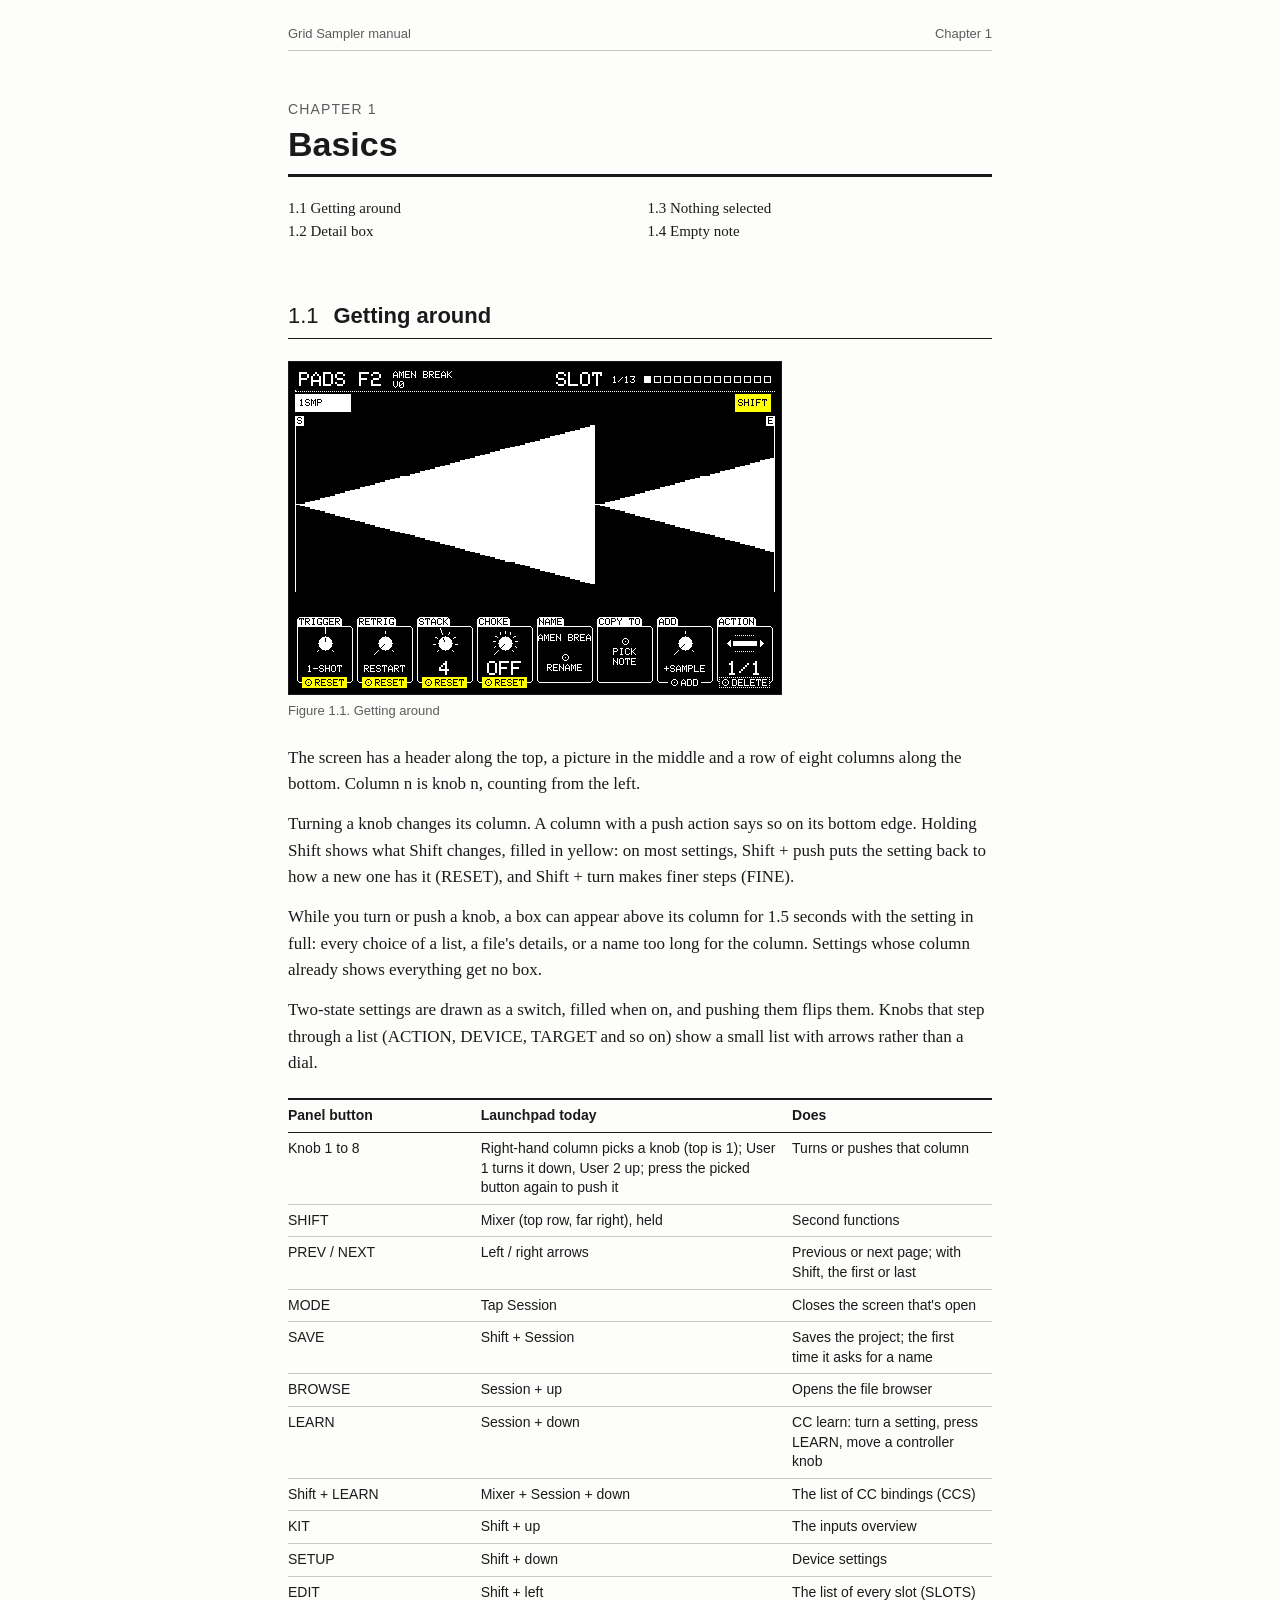
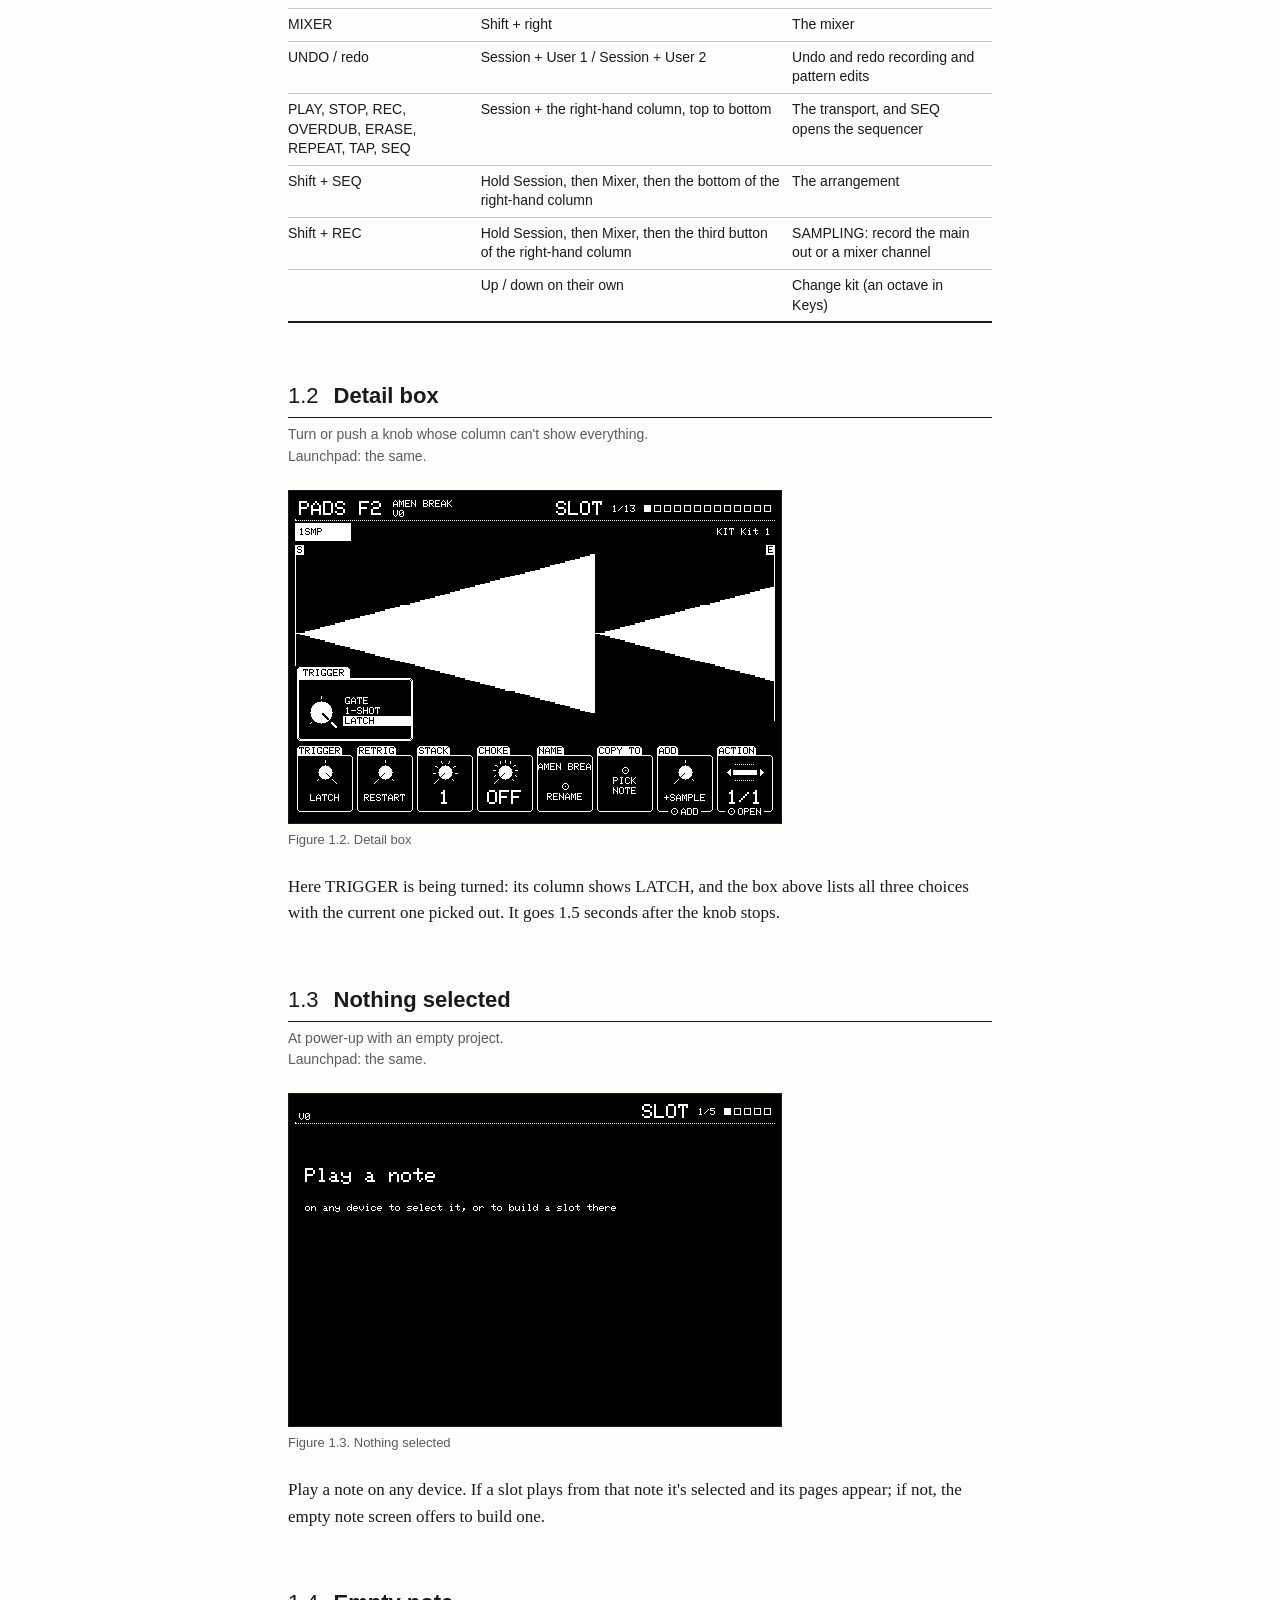
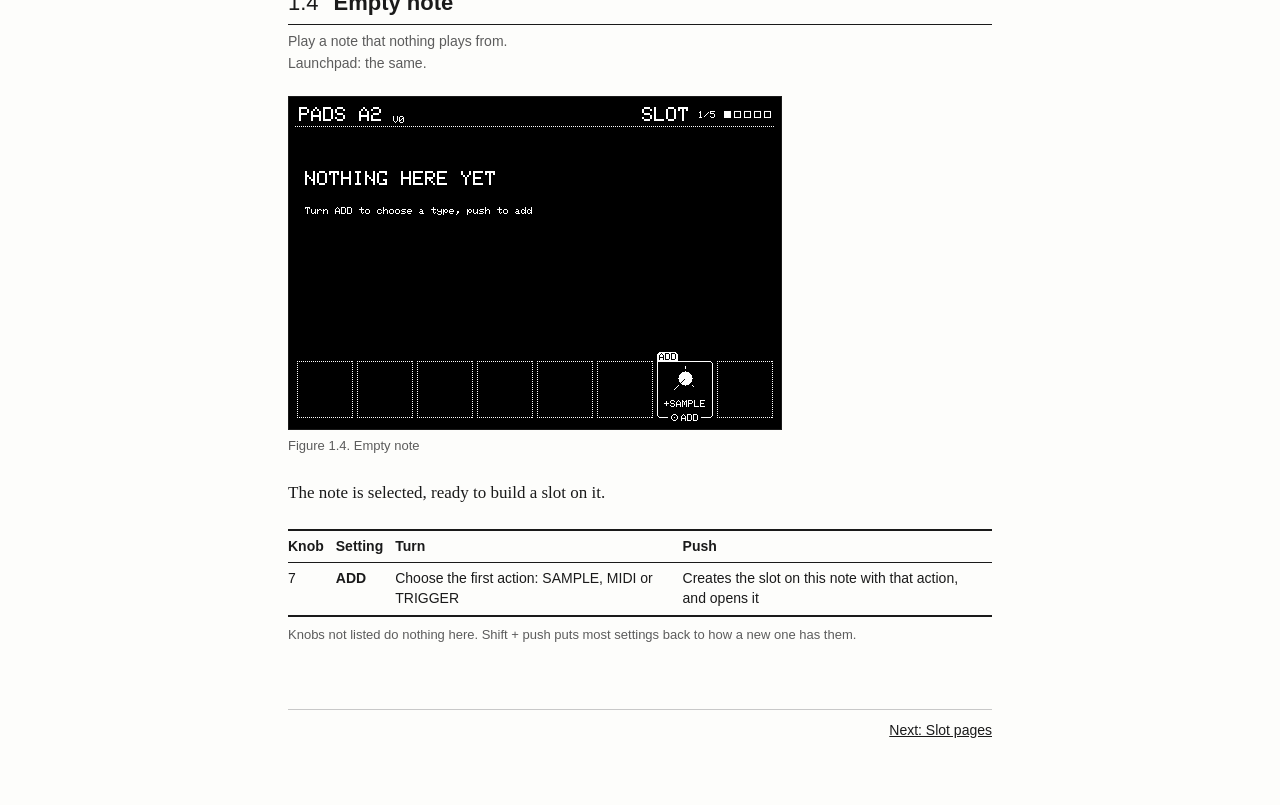
==== basics.html @ d712f0a8 "Add colour to the screenshots and a Shift screenshot" ====
<!doctype html>
<html lang="en">
<head>
<meta charset="utf-8">
<meta name="viewport" content="width=device-width, initial-scale=1">
<title>1. Basics - Grid Sampler manual</title>
<link rel="stylesheet" href="manual.css">
</head>
<body>
<header class="running"><a href="index.html">Grid Sampler manual</a><span>Chapter 1</span></header>
<main>
<p class="chapter-no">Chapter 1</p>
<h1>Basics</h1>
<ol class="chapter-toc"><li><a href="#getting-around">1.1 Getting around</a></li><li><a href="#detail-box">1.2 Detail box</a></li><li><a href="#start">1.3 Nothing selected</a></li><li><a href="#empty-note">1.4 Empty note</a></li></ol>
<section id="getting-around">
<h2><span class="num">1.1</span> Getting around</h2>
<figure><img src="images/shift-held.png" width="480" height="320" alt="Figure 1.1. Getting around"><figcaption>Figure 1.1. Getting around</figcaption></figure>
<p>The screen has a header along the top, a picture in the middle and a row of eight columns along the bottom. Column n is knob n, counting from the left.</p>
<p>Turning a knob changes its column. A column with a push action says so on its bottom edge. Holding Shift shows what Shift changes, filled in yellow: on most settings, Shift + push puts the setting back to how a new one has it (RESET), and Shift + turn makes finer steps (FINE).</p>
<p>While you turn or push a knob, a box can appear above its column for 1.5 seconds with the setting in full: every choice of a list, a file&#x27;s details, or a name too long for the column. Settings whose column already shows everything get no box.</p>
<p>Two-state settings are drawn as a switch, filled when on, and pushing them flips them. Knobs that step through a list (ACTION, DEVICE, TARGET and so on) show a small list with arrows rather than a dial.</p>
<div class="table"><table class=""><thead><tr><th>Panel button</th><th>Launchpad today</th><th>Does</th></tr></thead><tbody><tr><td>Knob 1 to 8</td><td>Right-hand column picks a knob (top is 1); User 1 turns it down, User 2 up; press the picked button again to push it</td><td>Turns or pushes that column</td></tr><tr><td>SHIFT</td><td>Mixer (top row, far right), held</td><td>Second functions</td></tr><tr><td>PREV / NEXT</td><td>Left / right arrows</td><td>Previous or next page; with Shift, the first or last</td></tr><tr><td>MODE</td><td>Tap Session</td><td>Closes the screen that&#x27;s open</td></tr><tr><td>SAVE</td><td>Shift + Session</td><td>Saves the project; the first time it asks for a name</td></tr><tr><td>BROWSE</td><td>Session + up</td><td>Opens the file browser</td></tr><tr><td>LEARN</td><td>Session + down</td><td>CC learn: turn a setting, press LEARN, move a controller knob</td></tr><tr><td>Shift + LEARN</td><td>Mixer + Session + down</td><td>The list of CC bindings (CCS)</td></tr><tr><td>KIT</td><td>Shift + up</td><td>The inputs overview</td></tr><tr><td>SETUP</td><td>Shift + down</td><td>Device settings</td></tr><tr><td>EDIT</td><td>Shift + left</td><td>The list of every slot (SLOTS)</td></tr><tr><td>MIXER</td><td>Shift + right</td><td>The mixer</td></tr><tr><td>UNDO / redo</td><td>Session + User 1 / Session + User 2</td><td>Undo and redo recording and pattern edits</td></tr><tr><td>PLAY, STOP, REC, OVERDUB, ERASE, REPEAT, TAP, SEQ</td><td>Session + the right-hand column, top to bottom</td><td>The transport, and SEQ opens the sequencer</td></tr><tr><td>Shift + SEQ</td><td>Hold Session, then Mixer, then the bottom of the right-hand column</td><td>The arrangement</td></tr><tr><td>Shift + REC</td><td>Hold Session, then Mixer, then the third button of the right-hand column</td><td>SAMPLING: record the main out or a mixer channel</td></tr><tr><td></td><td>Up / down on their own</td><td>Change kit (an octave in Keys)</td></tr></tbody></table></div>
</section>
<section id="detail-box">
<h2><span class="num">1.2</span> Detail box</h2>
<p class="access">Turn or push a knob whose column can&#x27;t show everything.<br>Launchpad: the same.</p>
<figure><img src="images/detail-box.png" width="480" height="320" alt="Figure 1.2. Detail box"><figcaption>Figure 1.2. Detail box</figcaption></figure>
<p>Here TRIGGER is being turned: its column shows LATCH, and the box above lists all three choices with the current one picked out. It goes 1.5 seconds after the knob stops.</p>
</section>
<section id="start">
<h2><span class="num">1.3</span> Nothing selected</h2>
<p class="access">At power-up with an empty project.<br>Launchpad: the same.</p>
<figure><img src="images/start.png" width="480" height="320" alt="Figure 1.3. Nothing selected"><figcaption>Figure 1.3. Nothing selected</figcaption></figure>
<p>Play a note on any device. If a slot plays from that note it&#x27;s selected and its pages appear; if not, the empty note screen offers to build one.</p>
</section>
<section id="empty-note">
<h2><span class="num">1.4</span> Empty note</h2>
<p class="access">Play a note that nothing plays from.<br>Launchpad: the same.</p>
<figure><img src="images/empty-note.png" width="480" height="320" alt="Figure 1.4. Empty note"><figcaption>Figure 1.4. Empty note</figcaption></figure>
<p>The note is selected, ready to build a slot on it.</p>
<div class="table"><table class="knobs"><thead><tr><th>Knob</th><th>Setting</th><th>Turn</th><th>Push</th></tr></thead><tbody><tr><td>7</td><td>ADD</td><td>Choose the first action: SAMPLE, MIDI or TRIGGER</td><td>Creates the slot on this note with that action, and opens it</td></tr></tbody></table></div>
<p class="note">Knobs not listed do nothing here. Shift + push puts most settings back to how a new one has them.</p>
</section>
</main>
<nav class="pager"><span></span><a href="slot-pages.html">Next: Slot pages</a></nav>
</body>
</html>
---- manual.css ----
/* Set like a printed hardware manual: serif text, sans headings, ruled tables, framed figures. */
:root {
  --ink: #1a1a1a;
  --grey: #5c5c5c;
  --rule: #1a1a1a;
  --light-rule: #c8c8c8;
  --paper: #fdfdfb;
  --serif: Charter, "Bitstream Charter", "Iowan Old Style", "Palatino Linotype", Georgia, serif;
  --sans: "Helvetica Neue", Helvetica, Arial, sans-serif;
  color-scheme: light;
}

html { background: var(--paper); color: var(--ink); }
body {
  margin: 0 auto;
  max-width: 44rem;
  padding: 24px 16px 64px;
  font-family: var(--serif);
  font-size: 17px;
  line-height: 1.55;
}

a { color: inherit; }
h1, h2, .running, .chapter-no, .subtitle, figcaption, table, .pager, .access, .note { font-family: var(--sans); }

.running {
  display: flex;
  justify-content: space-between;
  font-size: 13px;
  color: var(--grey);
  border-bottom: 1px solid var(--light-rule);
  padding-bottom: 6px;
  margin-bottom: 48px;
}
.running a { text-decoration: none; }
.running a:hover { text-decoration: underline; }

.chapter-no {
  margin: 0;
  font-size: 14px;
  text-transform: uppercase;
  letter-spacing: 0.08em;
  color: var(--grey);
}
h1 {
  margin: 4px 0 20px;
  font-size: 34px;
  line-height: 1.15;
  border-bottom: 3px solid var(--rule);
  padding-bottom: 10px;
}
.chapter-toc { list-style: none; padding: 0; margin: 0 0 40px; font-size: 15px; columns: 2 14rem; }
.chapter-toc a { text-decoration: none; }
.chapter-toc a:hover { text-decoration: underline; }

section { margin-top: 56px; }
h2 {
  font-size: 22px;
  margin: 0 0 6px;
  border-bottom: 1px solid var(--rule);
  padding-bottom: 4px;
}
h2 .num { font-weight: 400; margin-right: 0.4em; }

.access { margin: 0 0 18px; font-size: 14px; color: var(--grey); }

p { margin: 0 0 14px; hyphens: auto; }

figure { margin: 22px 0 24px; }
figure img {
  display: block;
  width: 100%;
  max-width: 480px;
  height: auto;
  image-rendering: pixelated;
  border: 1px solid var(--ink);
  padding: 6px;
  background: #000;
}
figcaption { font-size: 13px; color: var(--grey); margin-top: 6px; }

.table { overflow-x: auto; margin: 22px 0 8px; }
table { border-collapse: collapse; width: 100%; font-size: 14px; line-height: 1.4; }
thead th { text-align: left; font-weight: 700; border-top: 2px solid var(--rule); border-bottom: 1px solid var(--rule); padding: 6px 12px 6px 0; }
td { vertical-align: top; padding: 6px 12px 6px 0; border-bottom: 1px solid var(--light-rule); }
tbody tr:last-child td { border-bottom: 2px solid var(--rule); }
table.knobs td:first-child { width: 2.5em; }
table.knobs td:nth-child(2) { white-space: nowrap; font-weight: 700; }
.note { font-size: 13px; color: var(--grey); }

.pager {
  display: flex;
  justify-content: space-between;
  gap: 16px;
  margin-top: 64px;
  padding-top: 10px;
  border-top: 1px solid var(--light-rule);
  font-size: 14px;
}

.title-page h1 { font-size: 44px; border: 0; margin: 48px 0 0; padding: 0; }
.subtitle { font-size: 20px; color: var(--grey); margin: 0 0 32px; border-bottom: 3px solid var(--rule); padding-bottom: 16px; }
.title-page h2 { border: 0; margin-top: 40px; font-size: 18px; text-transform: uppercase; letter-spacing: 0.08em; }
.contents, .contents ol { list-style: none; padding: 0; margin: 0; }
.contents > li { margin: 0 0 18px; }
.contents .chapter { font-family: var(--sans); font-weight: 700; text-decoration: none; font-size: 17px; }
.contents ol { margin: 4px 0 0 2.2em; font-size: 15px; }
.contents ol a { text-decoration: none; }
.contents a:hover { text-decoration: underline; }
.contents .num { display: inline-block; min-width: 2.2em; font-variant-numeric: tabular-nums; }
.contents ol .num { min-width: 2.6em; color: var(--grey); }

main > section > ul { margin: 0; padding-left: 1.2em; }
main > section > ul li { margin-bottom: 8px; }

@media print {
  html { background: #fff; }
  .running, .pager, .chapter-toc { display: none; }
  section { break-inside: avoid-page; }
  a { text-decoration: none; }
}
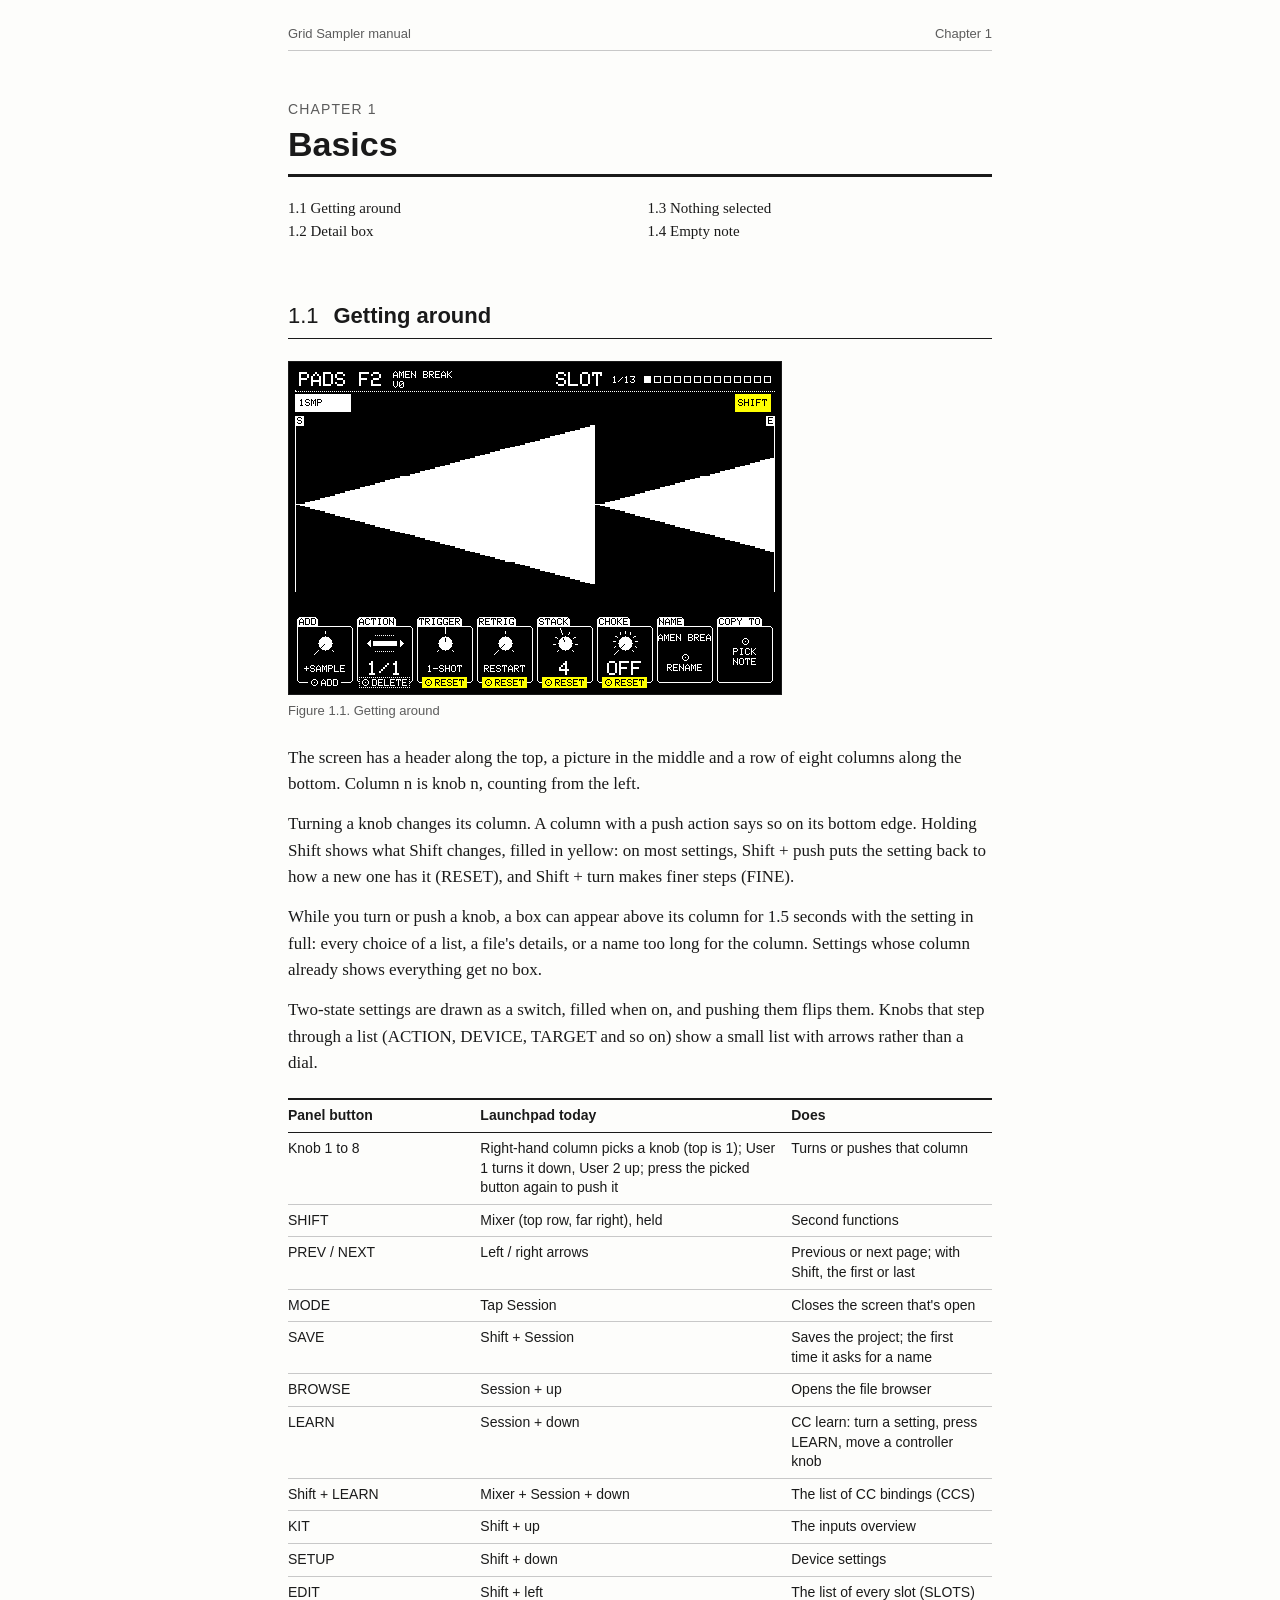
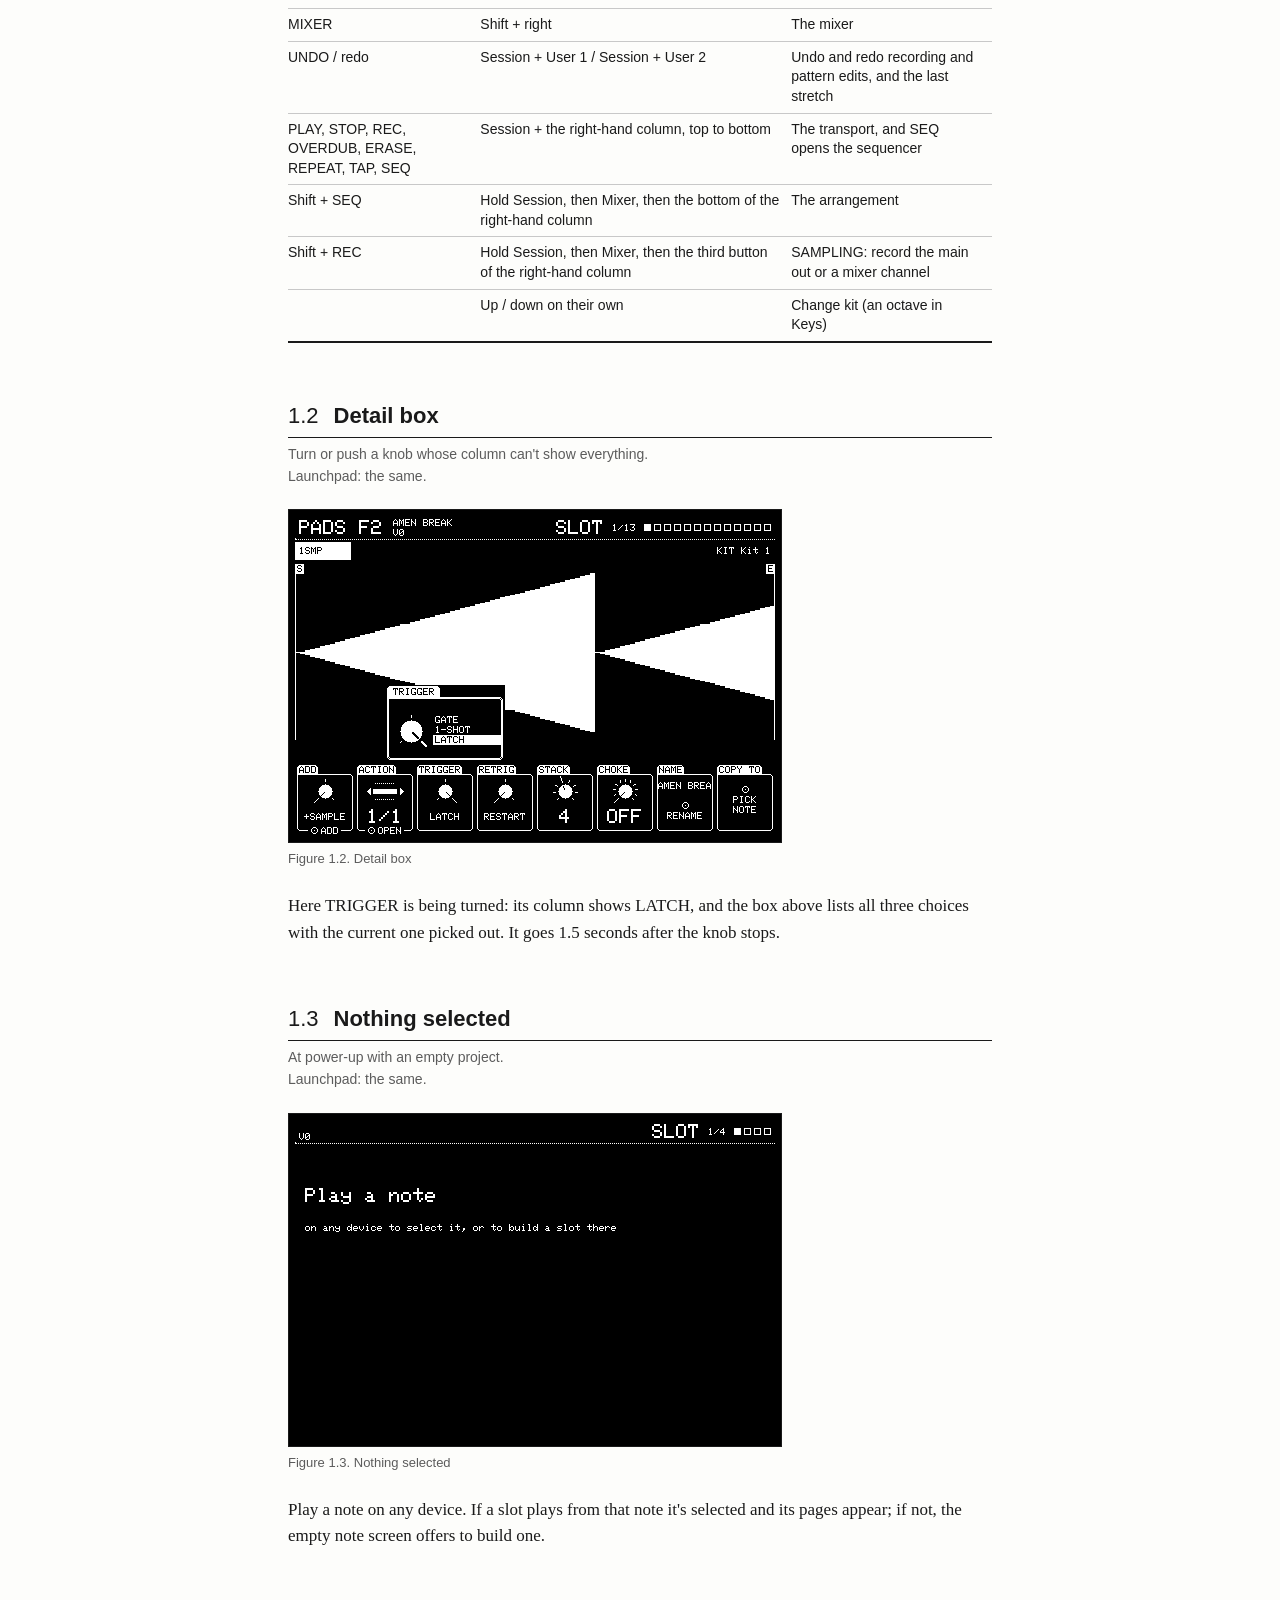
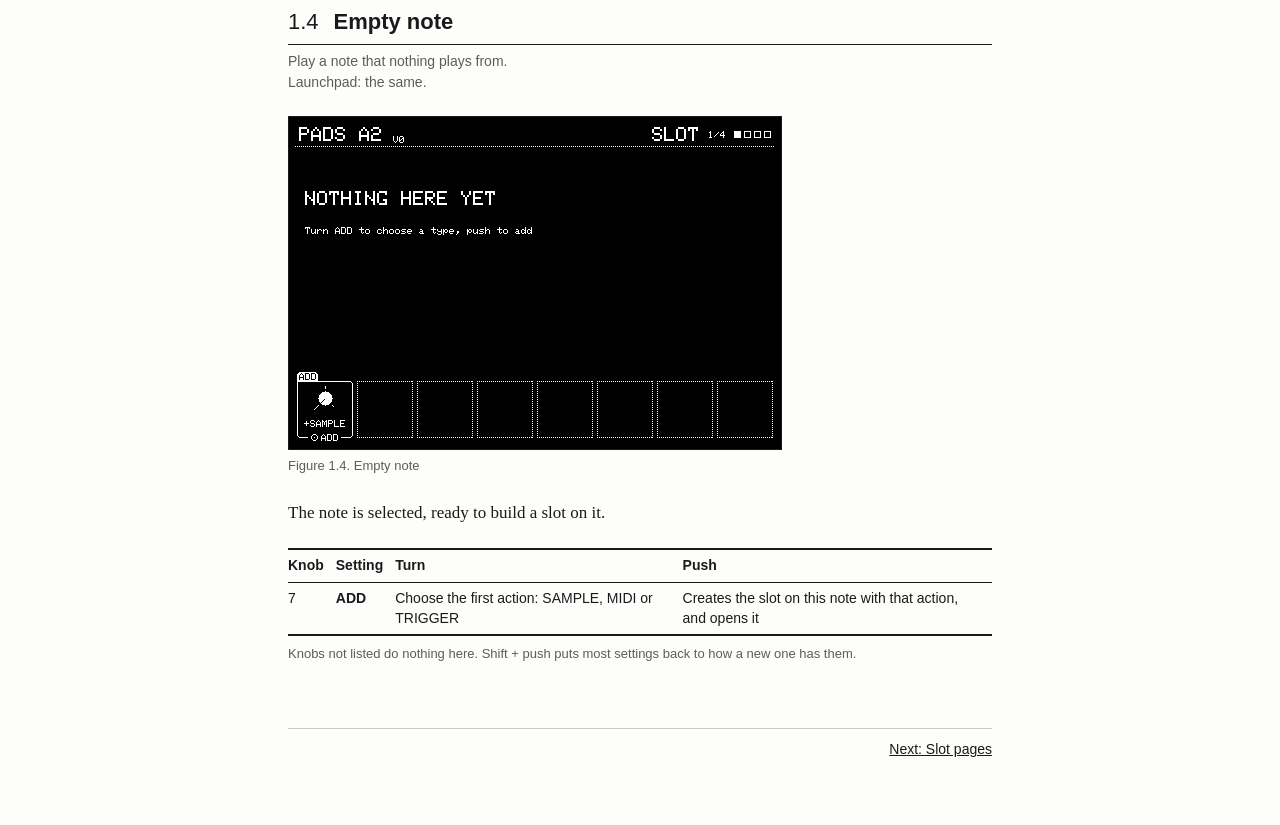
==== commit ee1ebb9f: "Add STRETCH and the latest changes" ====
--- a/basics.html
+++ b/basics.html
@@ -19,7 +19,7 @@
 <p>Turning a knob changes its column. A column with a push action says so on its bottom edge. Holding Shift shows what Shift changes, filled in yellow: on most settings, Shift + push puts the setting back to how a new one has it (RESET), and Shift + turn makes finer steps (FINE).</p>
 <p>While you turn or push a knob, a box can appear above its column for 1.5 seconds with the setting in full: every choice of a list, a file&#x27;s details, or a name too long for the column. Settings whose column already shows everything get no box.</p>
 <p>Two-state settings are drawn as a switch, filled when on, and pushing them flips them. Knobs that step through a list (ACTION, DEVICE, TARGET and so on) show a small list with arrows rather than a dial.</p>
-<div class="table"><table class=""><thead><tr><th>Panel button</th><th>Launchpad today</th><th>Does</th></tr></thead><tbody><tr><td>Knob 1 to 8</td><td>Right-hand column picks a knob (top is 1); User 1 turns it down, User 2 up; press the picked button again to push it</td><td>Turns or pushes that column</td></tr><tr><td>SHIFT</td><td>Mixer (top row, far right), held</td><td>Second functions</td></tr><tr><td>PREV / NEXT</td><td>Left / right arrows</td><td>Previous or next page; with Shift, the first or last</td></tr><tr><td>MODE</td><td>Tap Session</td><td>Closes the screen that&#x27;s open</td></tr><tr><td>SAVE</td><td>Shift + Session</td><td>Saves the project; the first time it asks for a name</td></tr><tr><td>BROWSE</td><td>Session + up</td><td>Opens the file browser</td></tr><tr><td>LEARN</td><td>Session + down</td><td>CC learn: turn a setting, press LEARN, move a controller knob</td></tr><tr><td>Shift + LEARN</td><td>Mixer + Session + down</td><td>The list of CC bindings (CCS)</td></tr><tr><td>KIT</td><td>Shift + up</td><td>The inputs overview</td></tr><tr><td>SETUP</td><td>Shift + down</td><td>Device settings</td></tr><tr><td>EDIT</td><td>Shift + left</td><td>The list of every slot (SLOTS)</td></tr><tr><td>MIXER</td><td>Shift + right</td><td>The mixer</td></tr><tr><td>UNDO / redo</td><td>Session + User 1 / Session + User 2</td><td>Undo and redo recording and pattern edits</td></tr><tr><td>PLAY, STOP, REC, OVERDUB, ERASE, REPEAT, TAP, SEQ</td><td>Session + the right-hand column, top to bottom</td><td>The transport, and SEQ opens the sequencer</td></tr><tr><td>Shift + SEQ</td><td>Hold Session, then Mixer, then the bottom of the right-hand column</td><td>The arrangement</td></tr><tr><td>Shift + REC</td><td>Hold Session, then Mixer, then the third button of the right-hand column</td><td>SAMPLING: record the main out or a mixer channel</td></tr><tr><td></td><td>Up / down on their own</td><td>Change kit (an octave in Keys)</td></tr></tbody></table></div>
+<div class="table"><table class=""><thead><tr><th>Panel button</th><th>Launchpad today</th><th>Does</th></tr></thead><tbody><tr><td>Knob 1 to 8</td><td>Right-hand column picks a knob (top is 1); User 1 turns it down, User 2 up; press the picked button again to push it</td><td>Turns or pushes that column</td></tr><tr><td>SHIFT</td><td>Mixer (top row, far right), held</td><td>Second functions</td></tr><tr><td>PREV / NEXT</td><td>Left / right arrows</td><td>Previous or next page; with Shift, the first or last</td></tr><tr><td>MODE</td><td>Tap Session</td><td>Closes the screen that&#x27;s open</td></tr><tr><td>SAVE</td><td>Shift + Session</td><td>Saves the project; the first time it asks for a name</td></tr><tr><td>BROWSE</td><td>Session + up</td><td>Opens the file browser</td></tr><tr><td>LEARN</td><td>Session + down</td><td>CC learn: turn a setting, press LEARN, move a controller knob</td></tr><tr><td>Shift + LEARN</td><td>Mixer + Session + down</td><td>The list of CC bindings (CCS)</td></tr><tr><td>KIT</td><td>Shift + up</td><td>The inputs overview</td></tr><tr><td>SETUP</td><td>Shift + down</td><td>Device settings</td></tr><tr><td>EDIT</td><td>Shift + left</td><td>The list of every slot (SLOTS)</td></tr><tr><td>MIXER</td><td>Shift + right</td><td>The mixer</td></tr><tr><td>UNDO / redo</td><td>Session + User 1 / Session + User 2</td><td>Undo and redo recording and pattern edits, and the last stretch</td></tr><tr><td>PLAY, STOP, REC, OVERDUB, ERASE, REPEAT, TAP, SEQ</td><td>Session + the right-hand column, top to bottom</td><td>The transport, and SEQ opens the sequencer</td></tr><tr><td>Shift + SEQ</td><td>Hold Session, then Mixer, then the bottom of the right-hand column</td><td>The arrangement</td></tr><tr><td>Shift + REC</td><td>Hold Session, then Mixer, then the third button of the right-hand column</td><td>SAMPLING: record the main out or a mixer channel</td></tr><tr><td></td><td>Up / down on their own</td><td>Change kit (an octave in Keys)</td></tr></tbody></table></div>
 </section>
 <section id="detail-box">
 <h2><span class="num">1.2</span> Detail box</h2>
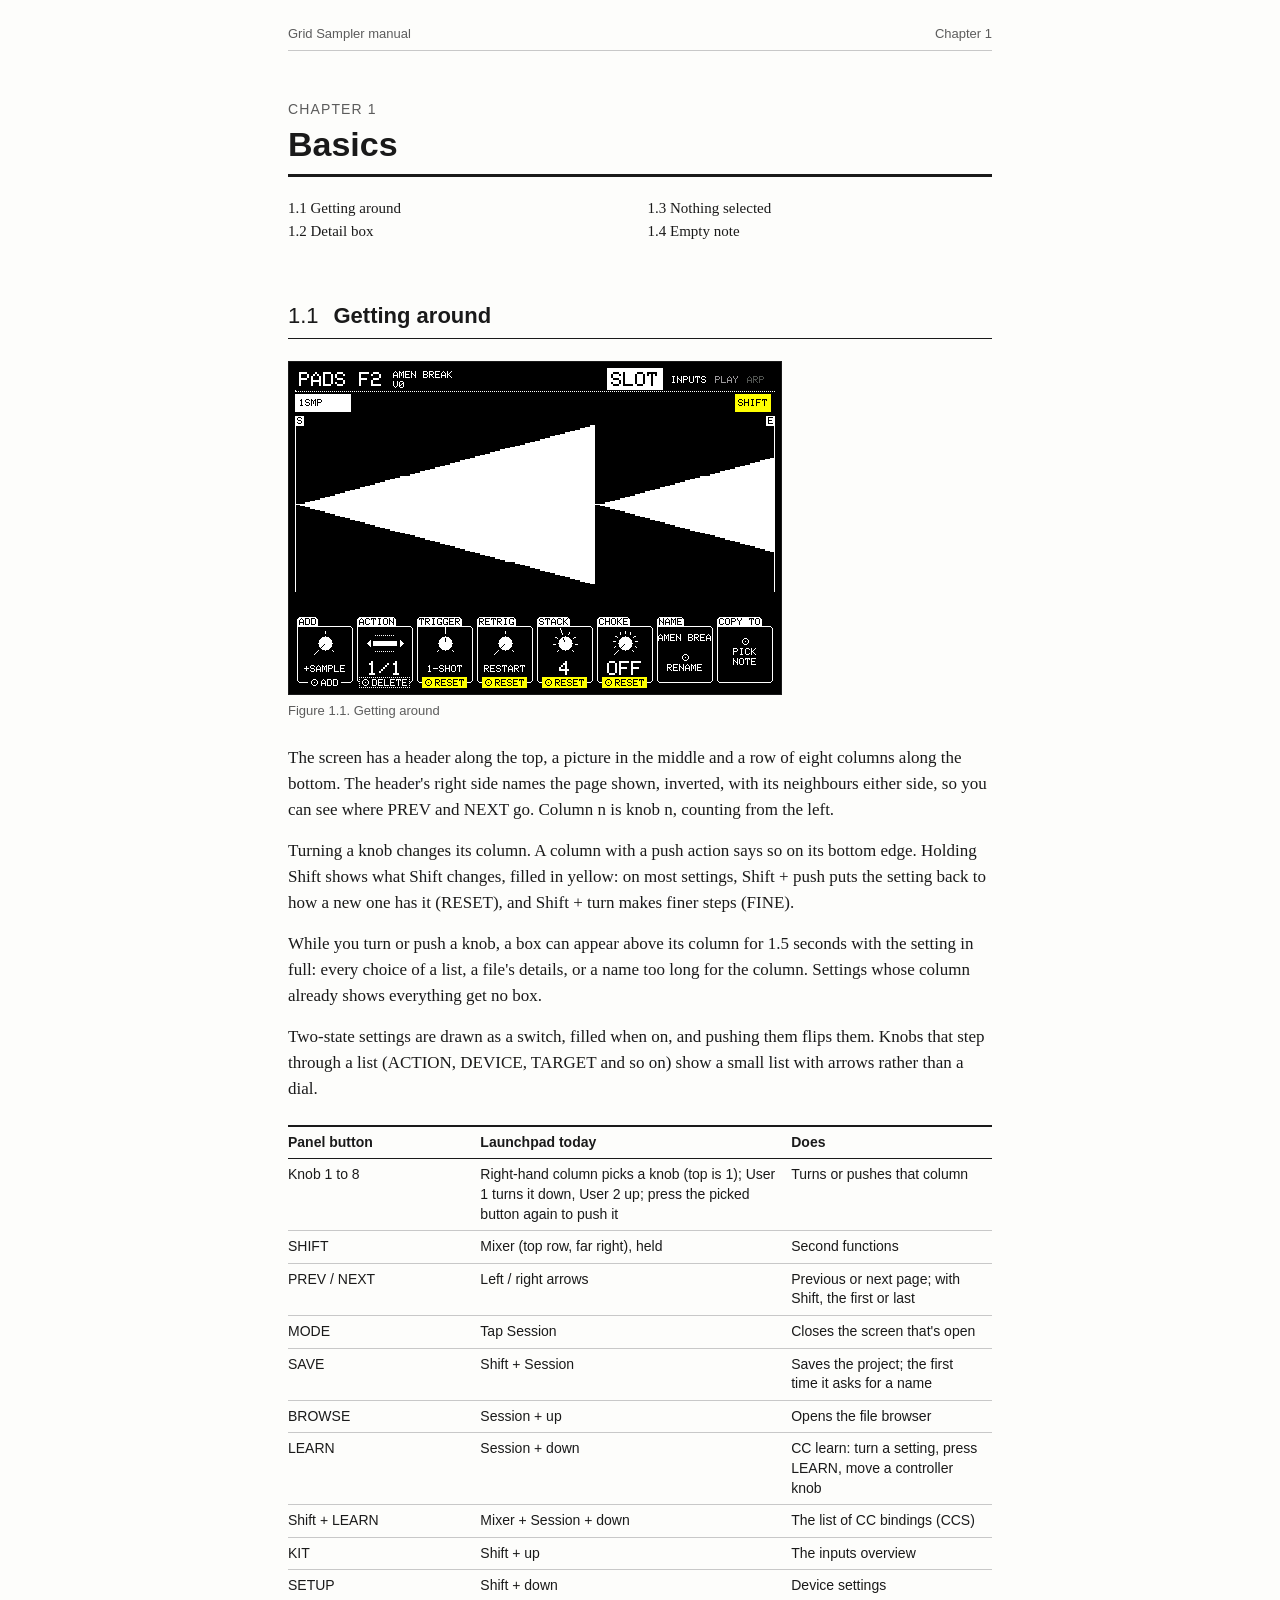
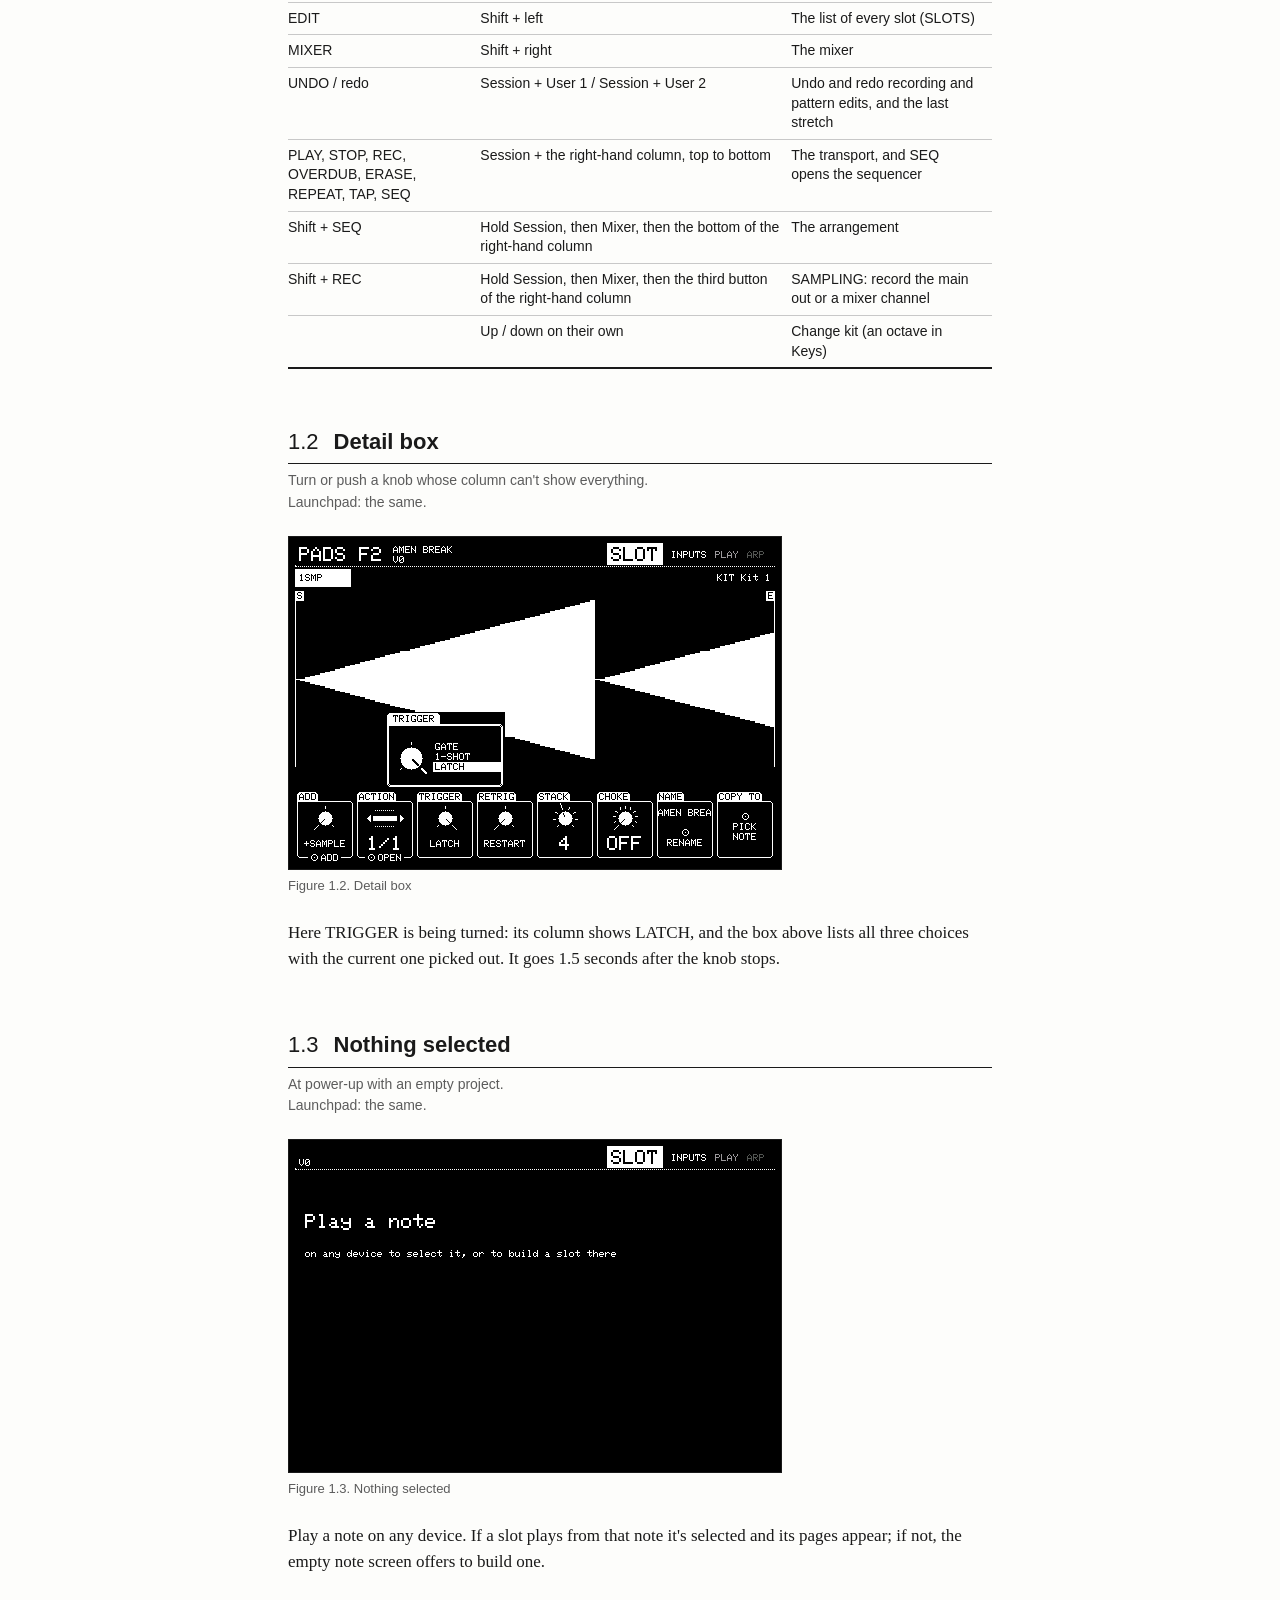
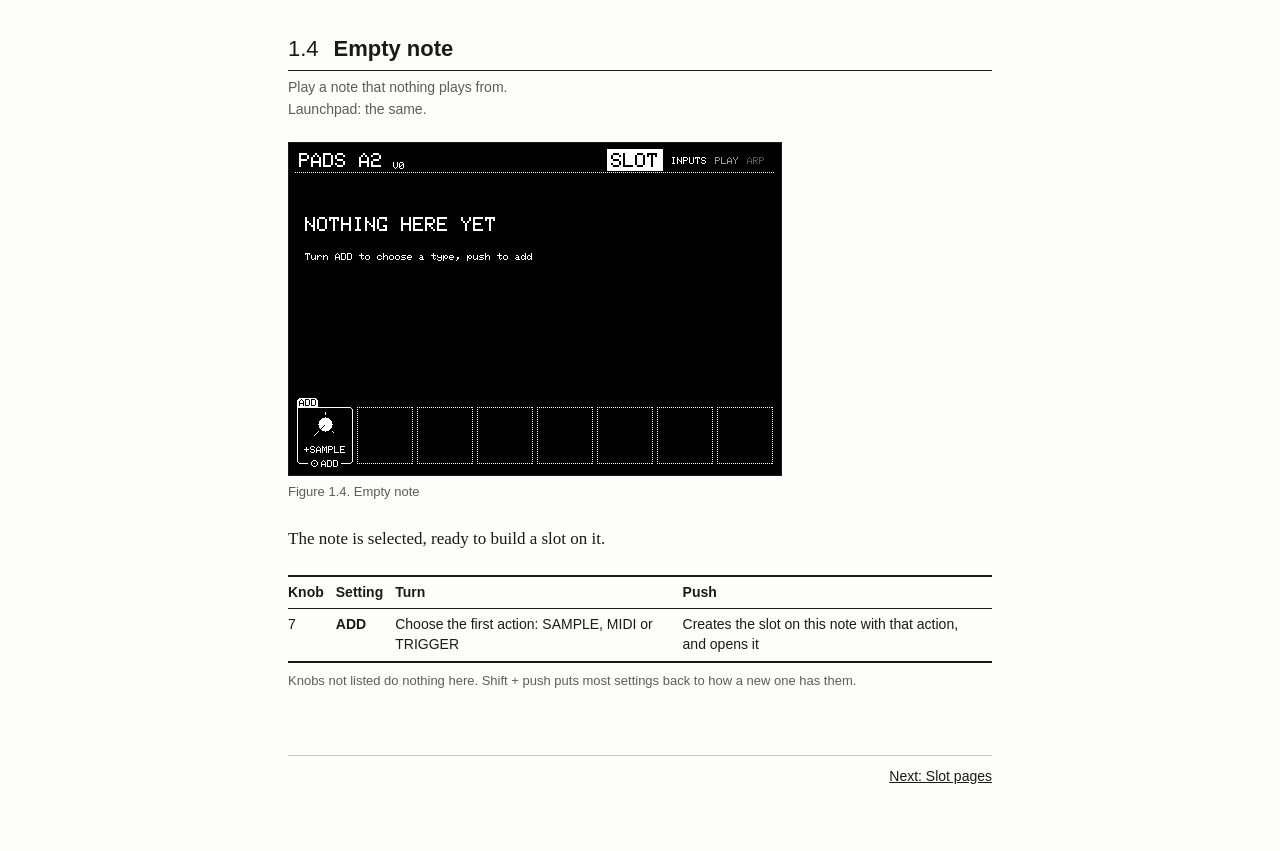
==== commit b6f4d4c6: "Name the neighbouring pages in the header" ====
--- a/basics.html
+++ b/basics.html
@@ -15,7 +15,7 @@
 <section id="getting-around">
 <h2><span class="num">1.1</span> Getting around</h2>
 <figure><img src="images/shift-held.png" width="480" height="320" alt="Figure 1.1. Getting around"><figcaption>Figure 1.1. Getting around</figcaption></figure>
-<p>The screen has a header along the top, a picture in the middle and a row of eight columns along the bottom. Column n is knob n, counting from the left.</p>
+<p>The screen has a header along the top, a picture in the middle and a row of eight columns along the bottom. The header&#x27;s right side names the page shown, inverted, with its neighbours either side, so you can see where PREV and NEXT go. Column n is knob n, counting from the left.</p>
 <p>Turning a knob changes its column. A column with a push action says so on its bottom edge. Holding Shift shows what Shift changes, filled in yellow: on most settings, Shift + push puts the setting back to how a new one has it (RESET), and Shift + turn makes finer steps (FINE).</p>
 <p>While you turn or push a knob, a box can appear above its column for 1.5 seconds with the setting in full: every choice of a list, a file&#x27;s details, or a name too long for the column. Settings whose column already shows everything get no box.</p>
 <p>Two-state settings are drawn as a switch, filled when on, and pushing them flips them. Knobs that step through a list (ACTION, DEVICE, TARGET and so on) show a small list with arrows rather than a dial.</p>
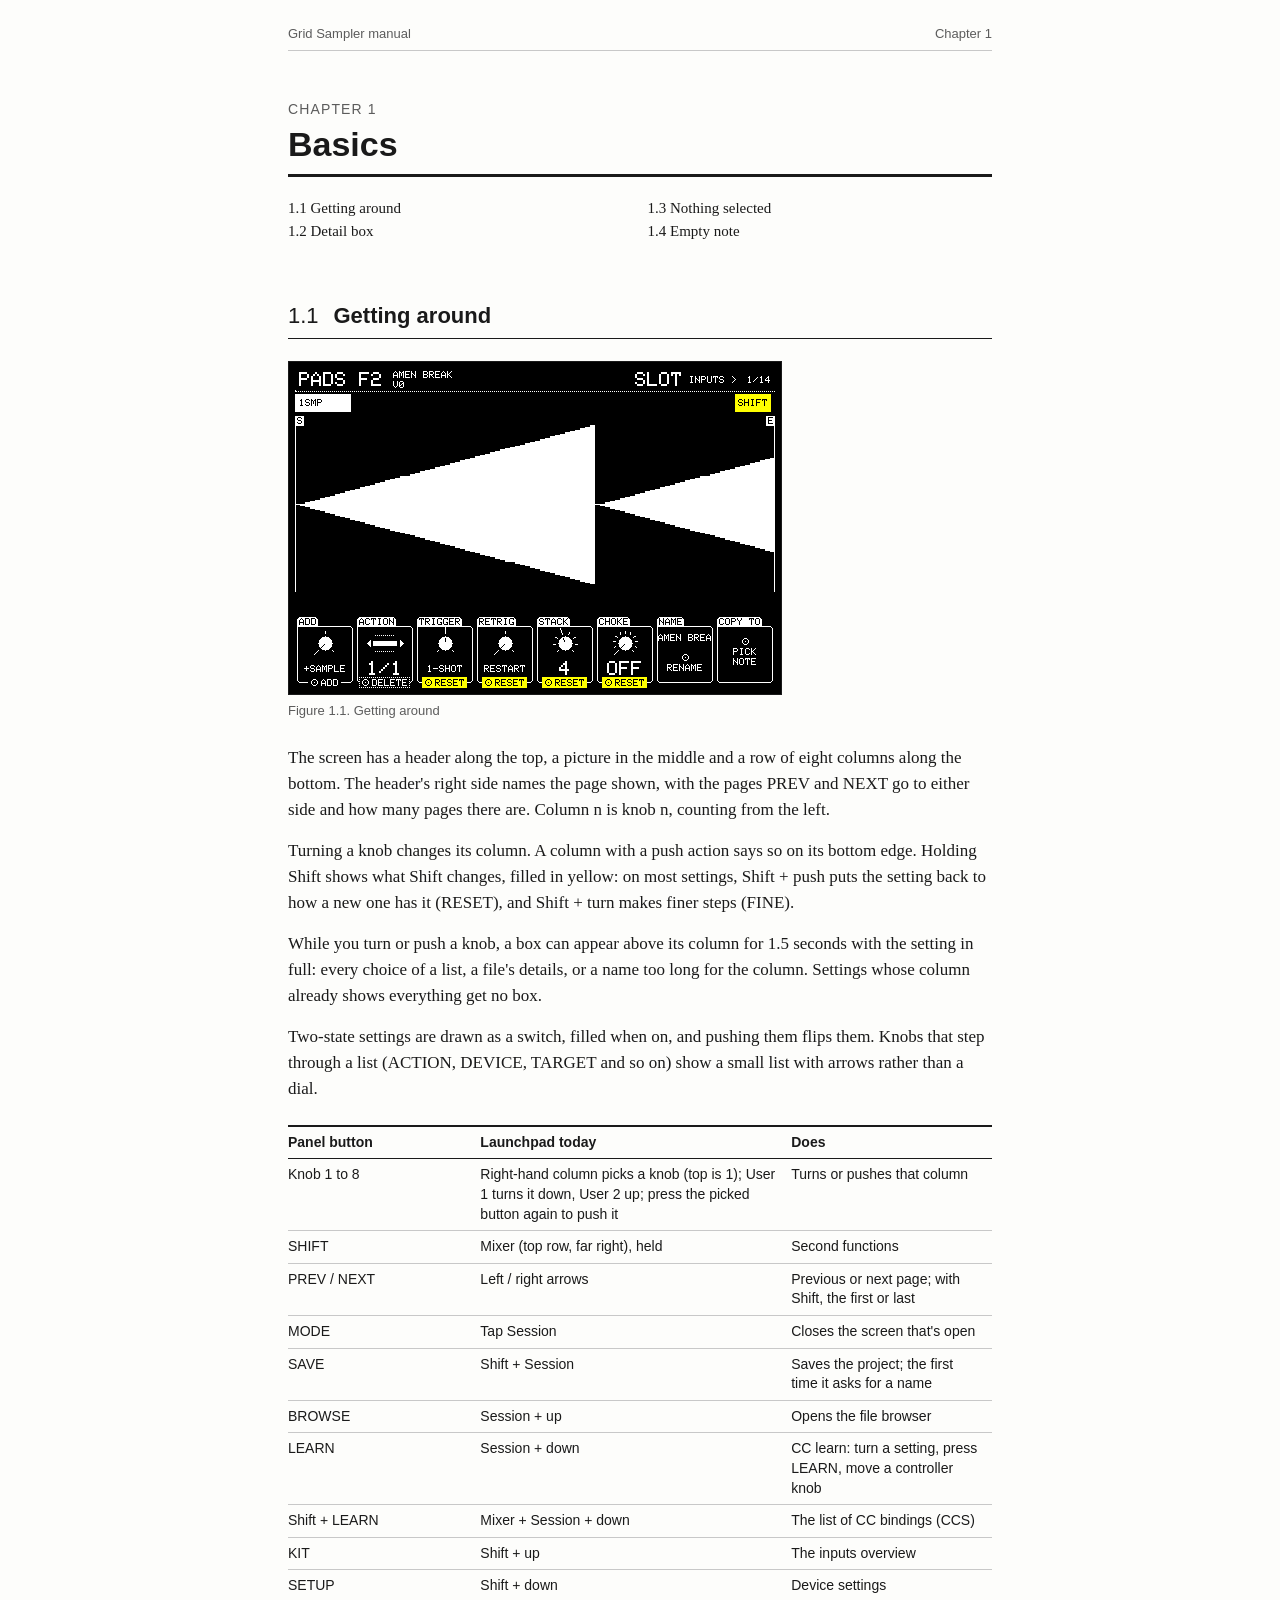
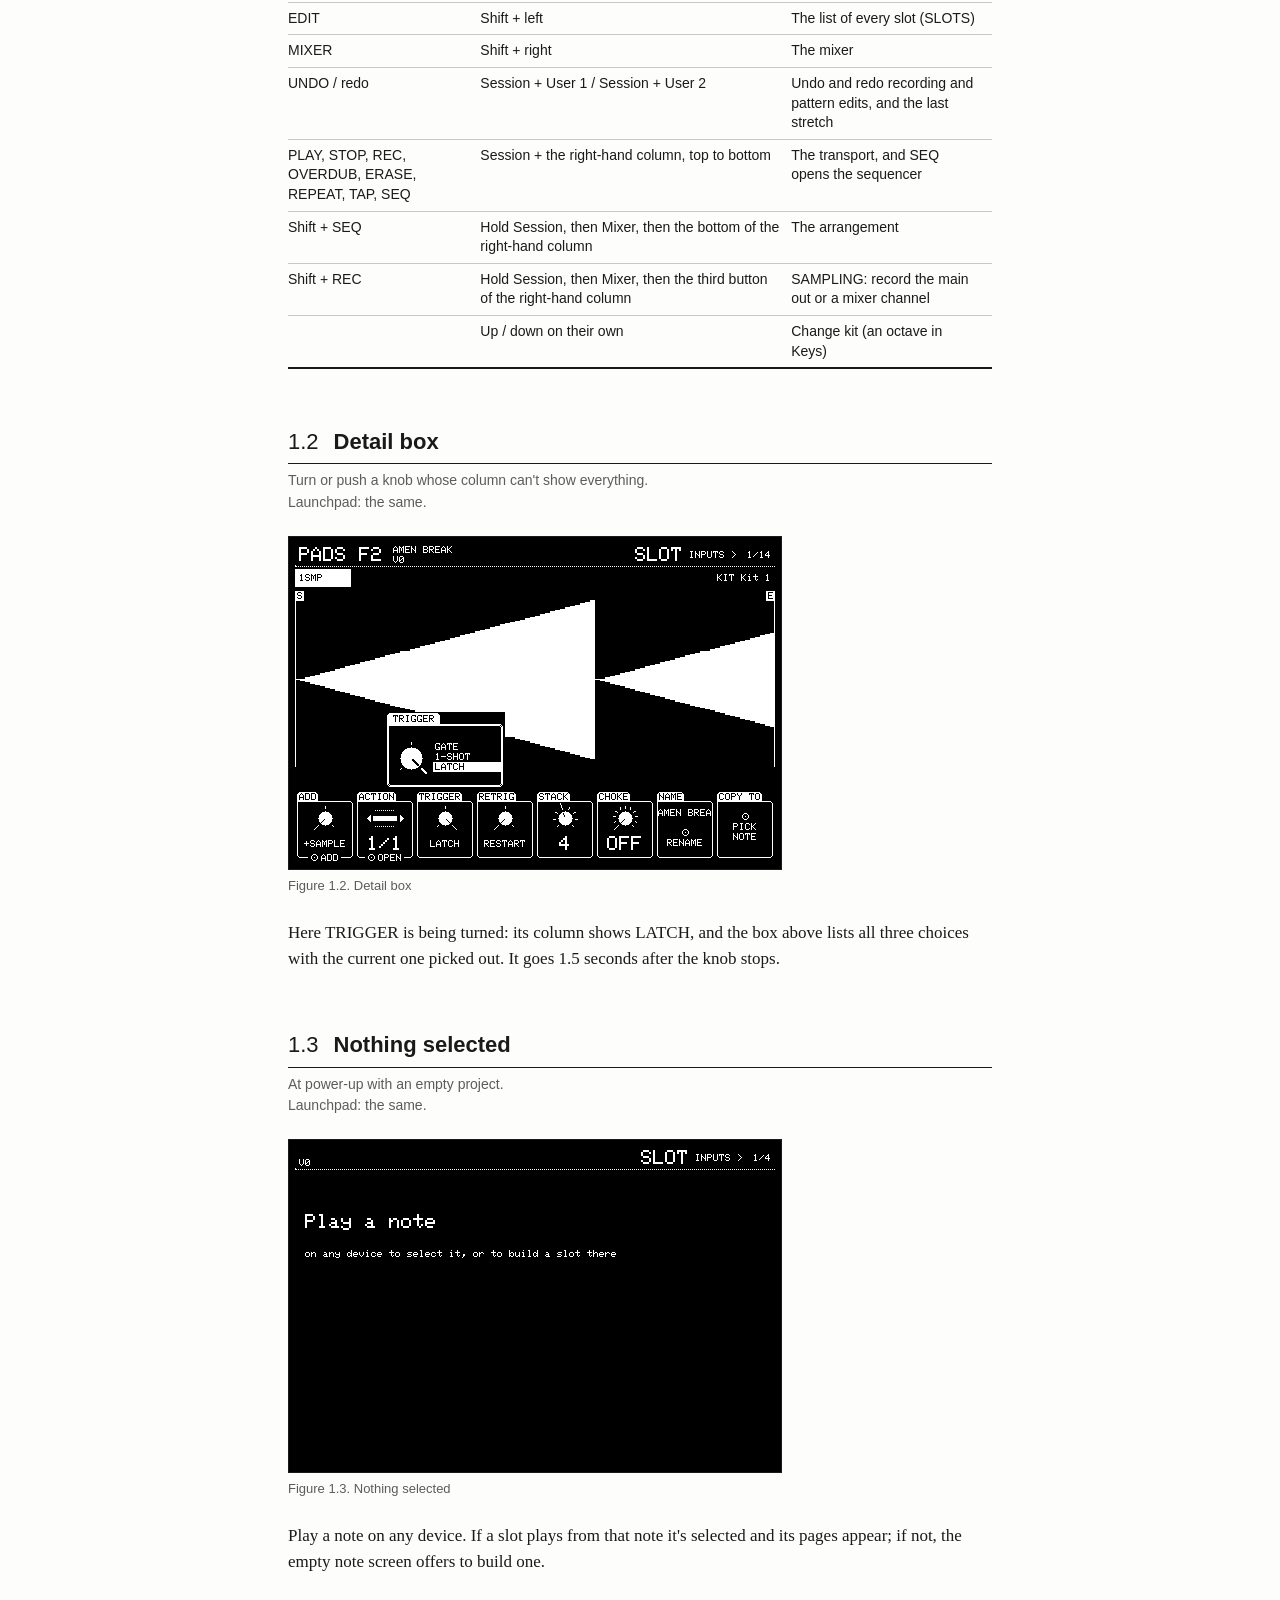
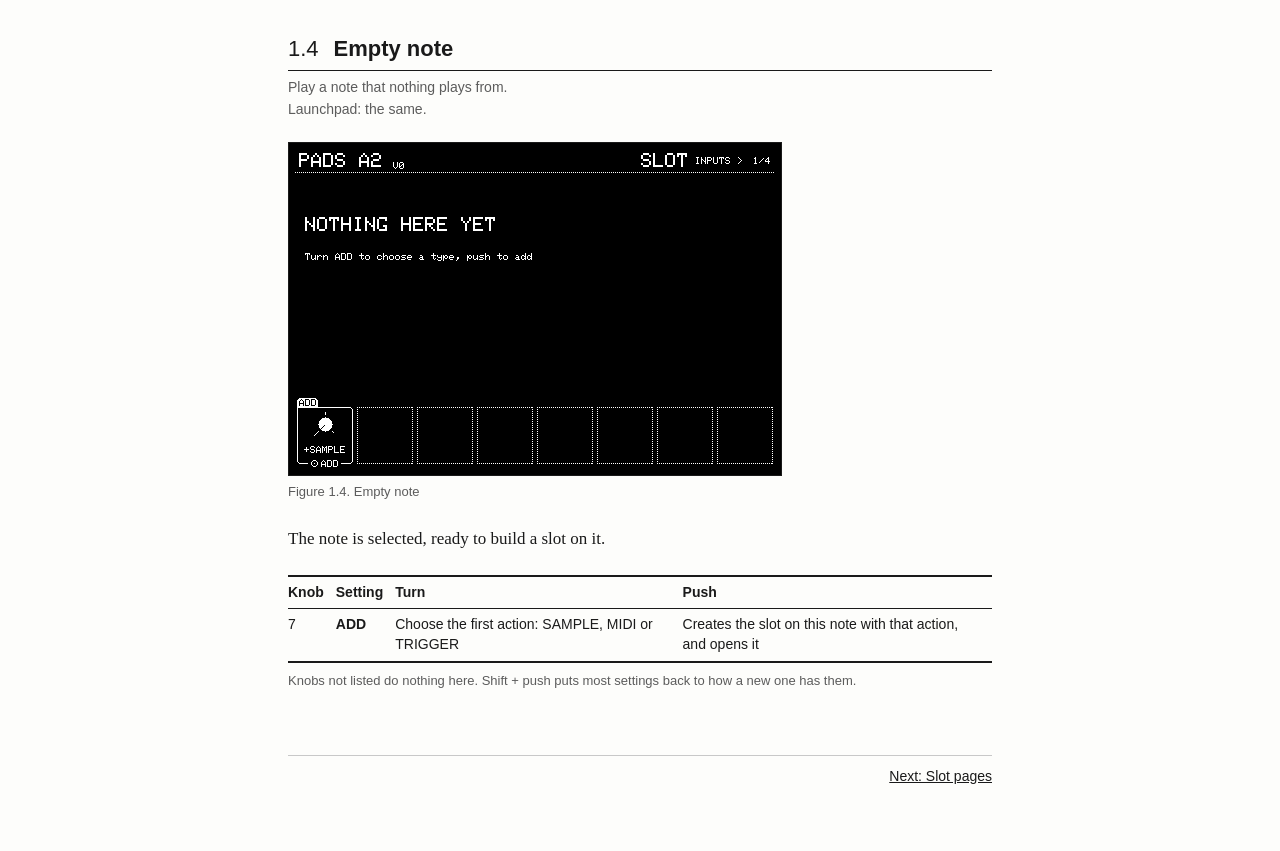
==== commit 338270f9: "Show the previous and next page names in the header" ====
--- a/basics.html
+++ b/basics.html
@@ -15,7 +15,7 @@
 <section id="getting-around">
 <h2><span class="num">1.1</span> Getting around</h2>
 <figure><img src="images/shift-held.png" width="480" height="320" alt="Figure 1.1. Getting around"><figcaption>Figure 1.1. Getting around</figcaption></figure>
-<p>The screen has a header along the top, a picture in the middle and a row of eight columns along the bottom. The header&#x27;s right side names the page shown, inverted, with its neighbours either side, so you can see where PREV and NEXT go. Column n is knob n, counting from the left.</p>
+<p>The screen has a header along the top, a picture in the middle and a row of eight columns along the bottom. The header&#x27;s right side names the page shown, with the pages PREV and NEXT go to either side and how many pages there are. Column n is knob n, counting from the left.</p>
 <p>Turning a knob changes its column. A column with a push action says so on its bottom edge. Holding Shift shows what Shift changes, filled in yellow: on most settings, Shift + push puts the setting back to how a new one has it (RESET), and Shift + turn makes finer steps (FINE).</p>
 <p>While you turn or push a knob, a box can appear above its column for 1.5 seconds with the setting in full: every choice of a list, a file&#x27;s details, or a name too long for the column. Settings whose column already shows everything get no box.</p>
 <p>Two-state settings are drawn as a switch, filled when on, and pushing them flips them. Knobs that step through a list (ACTION, DEVICE, TARGET and so on) show a small list with arrows rather than a dial.</p>
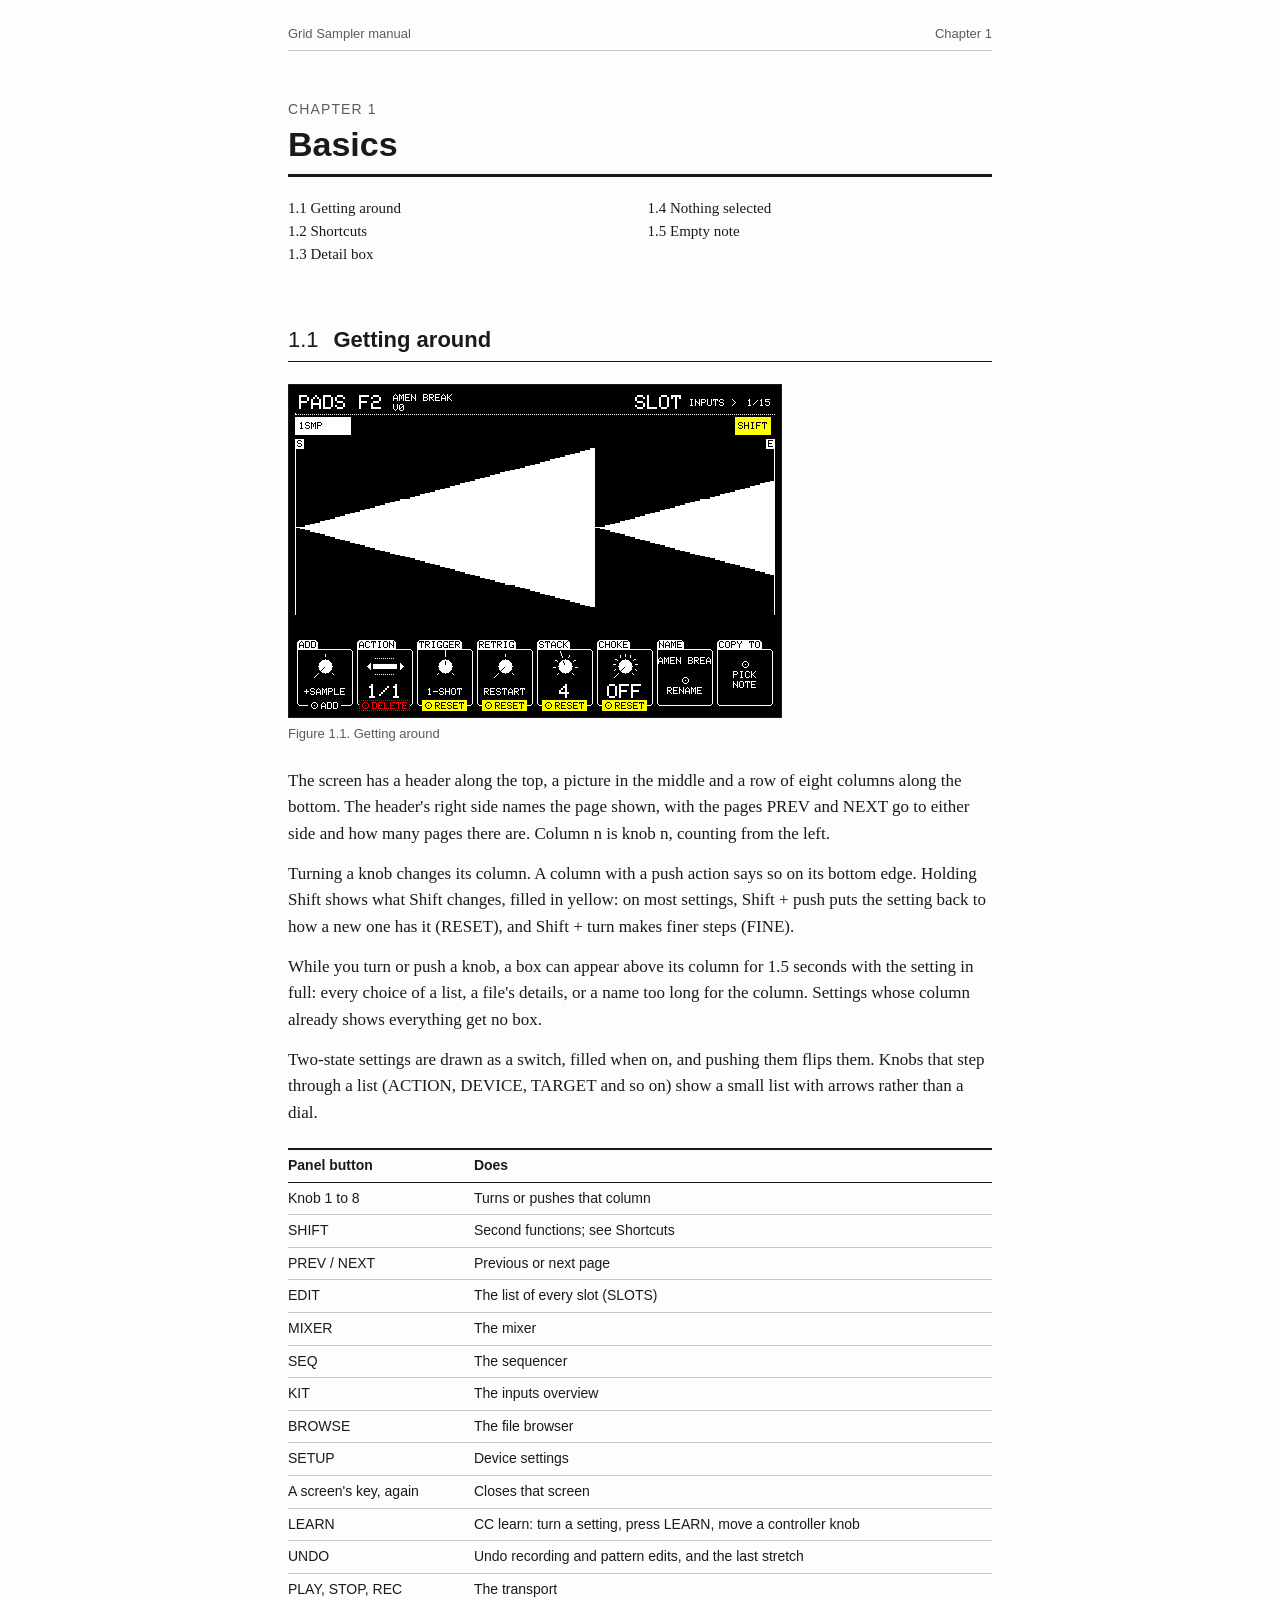
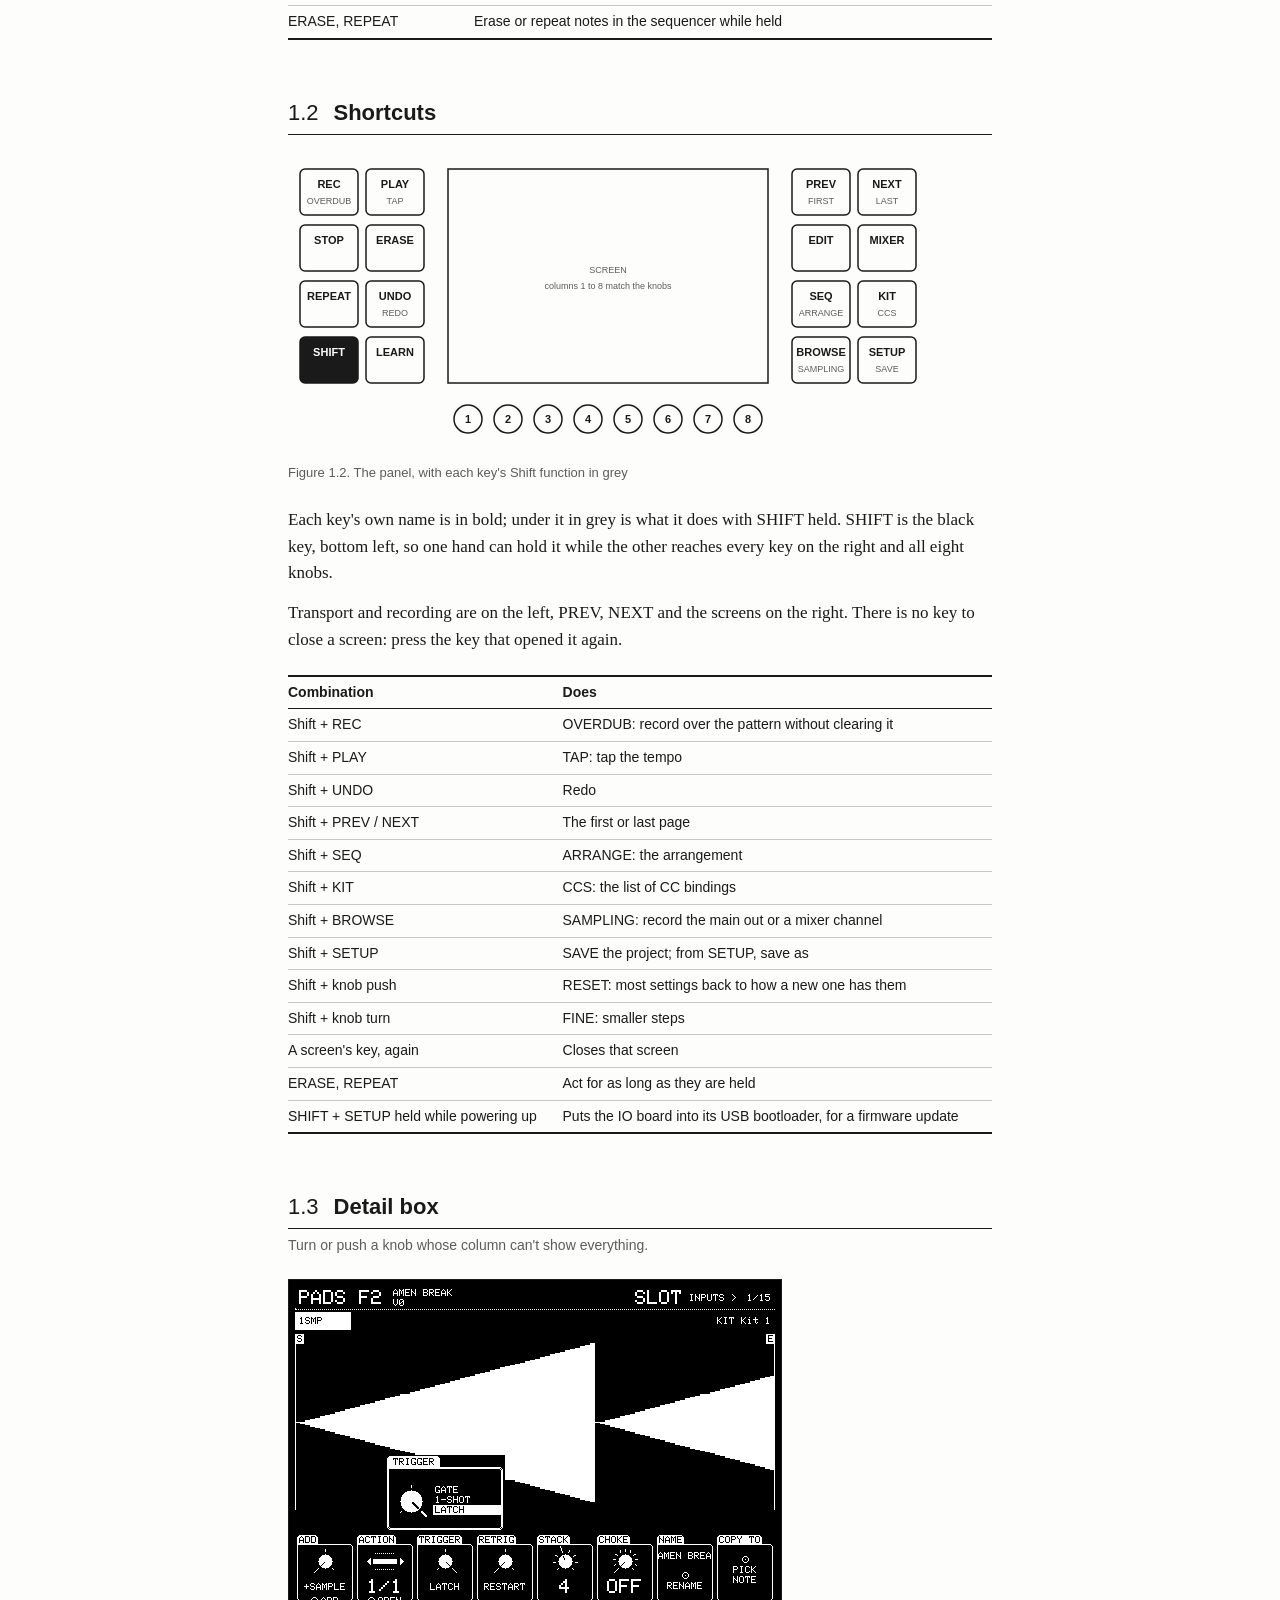
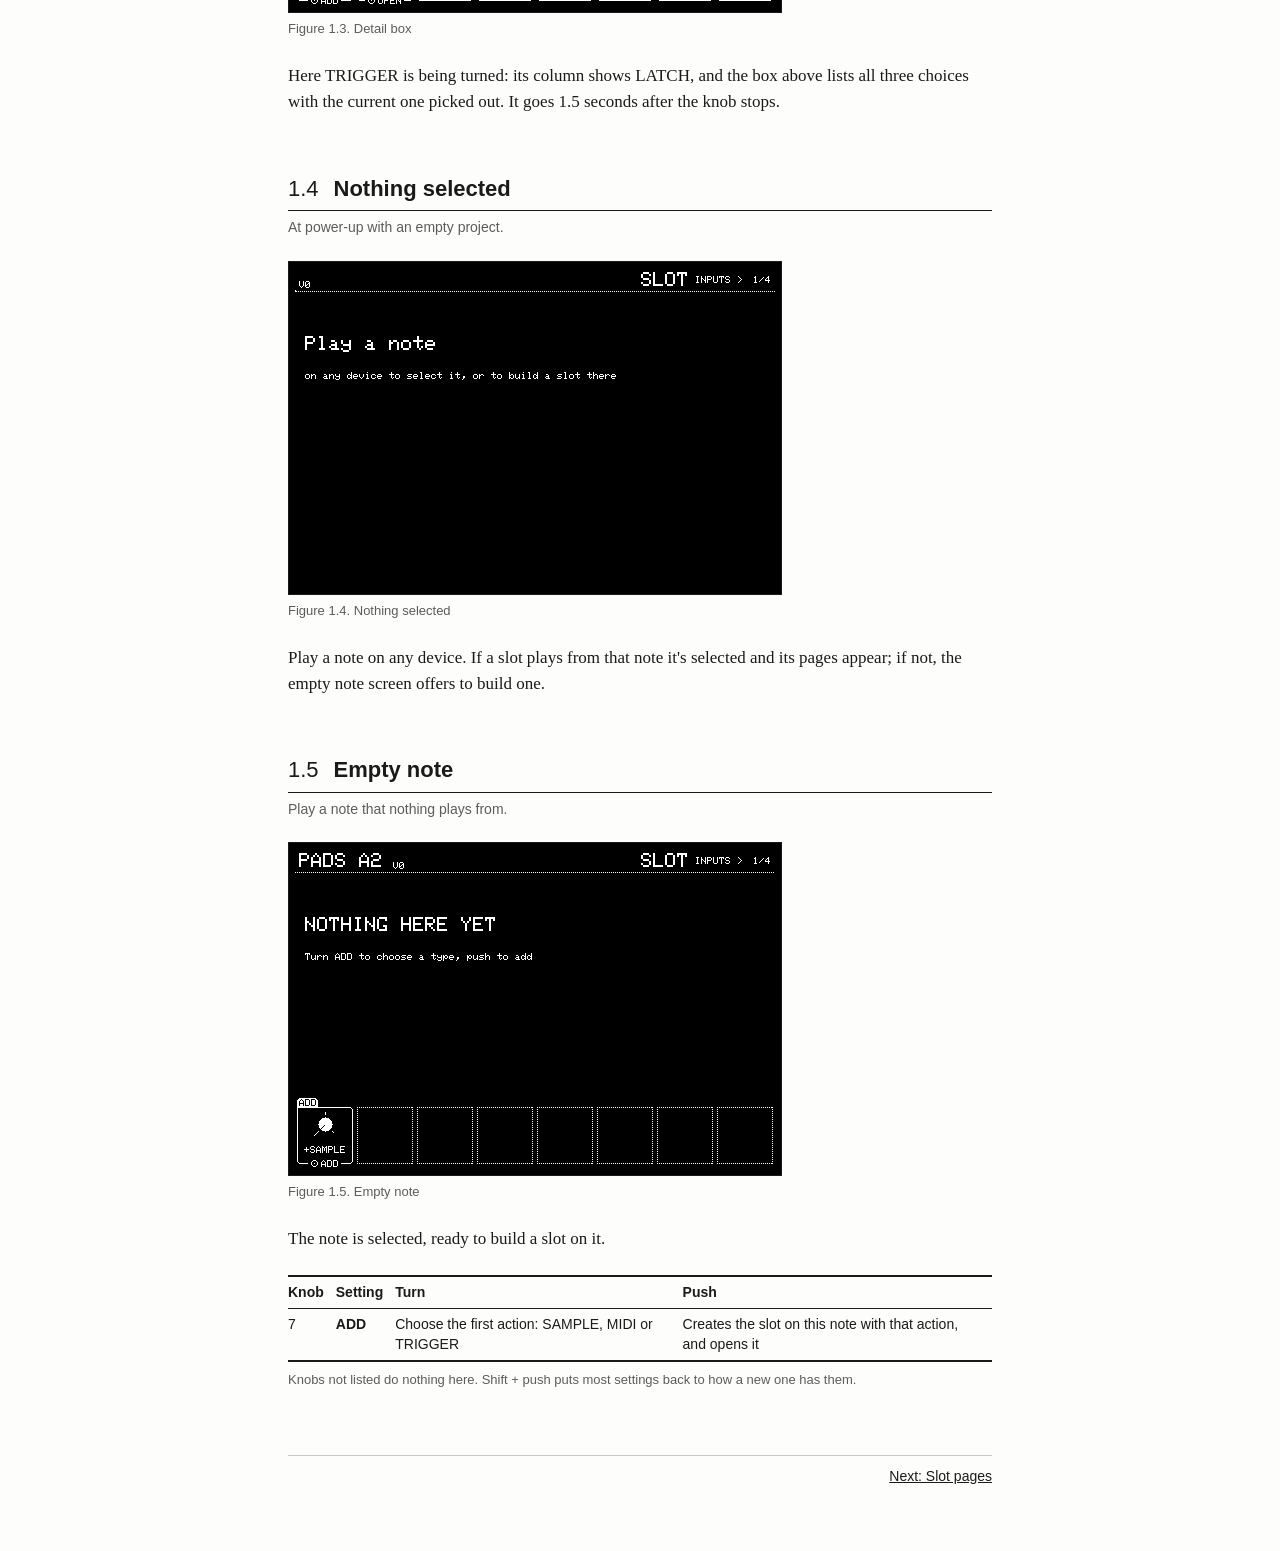
==== commit f5174aad: "Add the shortcuts page and the panel's new controls" ====
--- a/basics.html
+++ b/basics.html
@@ -11,7 +11,7 @@
 <main>
 <p class="chapter-no">Chapter 1</p>
 <h1>Basics</h1>
-<ol class="chapter-toc"><li><a href="#getting-around">1.1 Getting around</a></li><li><a href="#detail-box">1.2 Detail box</a></li><li><a href="#start">1.3 Nothing selected</a></li><li><a href="#empty-note">1.4 Empty note</a></li></ol>
+<ol class="chapter-toc"><li><a href="#getting-around">1.1 Getting around</a></li><li><a href="#shortcuts">1.2 Shortcuts</a></li><li><a href="#detail-box">1.3 Detail box</a></li><li><a href="#start">1.4 Nothing selected</a></li><li><a href="#empty-note">1.5 Empty note</a></li></ol>
 <section id="getting-around">
 <h2><span class="num">1.1</span> Getting around</h2>
 <figure><img src="images/shift-held.png" width="480" height="320" alt="Figure 1.1. Getting around"><figcaption>Figure 1.1. Getting around</figcaption></figure>
@@ -19,24 +19,31 @@
 <p>Turning a knob changes its column. A column with a push action says so on its bottom edge. Holding Shift shows what Shift changes, filled in yellow: on most settings, Shift + push puts the setting back to how a new one has it (RESET), and Shift + turn makes finer steps (FINE).</p>
 <p>While you turn or push a knob, a box can appear above its column for 1.5 seconds with the setting in full: every choice of a list, a file&#x27;s details, or a name too long for the column. Settings whose column already shows everything get no box.</p>
 <p>Two-state settings are drawn as a switch, filled when on, and pushing them flips them. Knobs that step through a list (ACTION, DEVICE, TARGET and so on) show a small list with arrows rather than a dial.</p>
-<div class="table"><table class=""><thead><tr><th>Panel button</th><th>Launchpad today</th><th>Does</th></tr></thead><tbody><tr><td>Knob 1 to 8</td><td>Right-hand column picks a knob (top is 1); User 1 turns it down, User 2 up; press the picked button again to push it</td><td>Turns or pushes that column</td></tr><tr><td>SHIFT</td><td>Mixer (top row, far right), held</td><td>Second functions</td></tr><tr><td>PREV / NEXT</td><td>Left / right arrows</td><td>Previous or next page; with Shift, the first or last</td></tr><tr><td>MODE</td><td>Tap Session</td><td>Closes the screen that&#x27;s open</td></tr><tr><td>SAVE</td><td>Shift + Session</td><td>Saves the project; the first time it asks for a name</td></tr><tr><td>BROWSE</td><td>Session + up</td><td>Opens the file browser</td></tr><tr><td>LEARN</td><td>Session + down</td><td>CC learn: turn a setting, press LEARN, move a controller knob</td></tr><tr><td>Shift + LEARN</td><td>Mixer + Session + down</td><td>The list of CC bindings (CCS)</td></tr><tr><td>KIT</td><td>Shift + up</td><td>The inputs overview</td></tr><tr><td>SETUP</td><td>Shift + down</td><td>Device settings</td></tr><tr><td>EDIT</td><td>Shift + left</td><td>The list of every slot (SLOTS)</td></tr><tr><td>MIXER</td><td>Shift + right</td><td>The mixer</td></tr><tr><td>UNDO / redo</td><td>Session + User 1 / Session + User 2</td><td>Undo and redo recording and pattern edits, and the last stretch</td></tr><tr><td>PLAY, STOP, REC, OVERDUB, ERASE, REPEAT, TAP, SEQ</td><td>Session + the right-hand column, top to bottom</td><td>The transport, and SEQ opens the sequencer</td></tr><tr><td>Shift + SEQ</td><td>Hold Session, then Mixer, then the bottom of the right-hand column</td><td>The arrangement</td></tr><tr><td>Shift + REC</td><td>Hold Session, then Mixer, then the third button of the right-hand column</td><td>SAMPLING: record the main out or a mixer channel</td></tr><tr><td></td><td>Up / down on their own</td><td>Change kit (an octave in Keys)</td></tr></tbody></table></div>
+<div class="table"><table class=""><thead><tr><th>Panel button</th><th>Does</th></tr></thead><tbody><tr><td>Knob 1 to 8</td><td>Turns or pushes that column</td></tr><tr><td>SHIFT</td><td>Second functions; see Shortcuts</td></tr><tr><td>PREV / NEXT</td><td>Previous or next page</td></tr><tr><td>EDIT</td><td>The list of every slot (SLOTS)</td></tr><tr><td>MIXER</td><td>The mixer</td></tr><tr><td>SEQ</td><td>The sequencer</td></tr><tr><td>KIT</td><td>The inputs overview</td></tr><tr><td>BROWSE</td><td>The file browser</td></tr><tr><td>SETUP</td><td>Device settings</td></tr><tr><td>A screen&#x27;s key, again</td><td>Closes that screen</td></tr><tr><td>LEARN</td><td>CC learn: turn a setting, press LEARN, move a controller knob</td></tr><tr><td>UNDO</td><td>Undo recording and pattern edits, and the last stretch</td></tr><tr><td>PLAY, STOP, REC</td><td>The transport</td></tr><tr><td>ERASE, REPEAT</td><td>Erase or repeat notes in the sequencer while held</td></tr></tbody></table></div>
+</section>
+<section id="shortcuts">
+<h2><span class="num">1.2</span> Shortcuts</h2>
+<figure><svg class="panel" viewBox="0 0 640 300" role="img" aria-label="Figure 1.2. The panel, with each key&#x27;s Shift function in grey"><rect x="12" y="12" width="58" height="46" rx="5" class="key"/><text x="41.0" y="31" class="name">REC</text><text x="41.0" y="47" class="alt">OVERDUB</text><rect x="78" y="12" width="58" height="46" rx="5" class="key"/><text x="107.0" y="31" class="name">PLAY</text><text x="107.0" y="47" class="alt">TAP</text><rect x="12" y="68" width="58" height="46" rx="5" class="key"/><text x="41.0" y="87" class="name">STOP</text><rect x="78" y="68" width="58" height="46" rx="5" class="key"/><text x="107.0" y="87" class="name">ERASE</text><rect x="12" y="124" width="58" height="46" rx="5" class="key"/><text x="41.0" y="143" class="name">REPEAT</text><rect x="78" y="124" width="58" height="46" rx="5" class="key"/><text x="107.0" y="143" class="name">UNDO</text><text x="107.0" y="159" class="alt">REDO</text><rect x="12" y="180" width="58" height="46" rx="5" class="key shift"/><text x="41.0" y="199" class="name inv">SHIFT</text><rect x="78" y="180" width="58" height="46" rx="5" class="key"/><text x="107.0" y="199" class="name">LEARN</text><rect x="504" y="12" width="58" height="46" rx="5" class="key"/><text x="533.0" y="31" class="name">PREV</text><text x="533.0" y="47" class="alt">FIRST</text><rect x="570" y="12" width="58" height="46" rx="5" class="key"/><text x="599.0" y="31" class="name">NEXT</text><text x="599.0" y="47" class="alt">LAST</text><rect x="504" y="68" width="58" height="46" rx="5" class="key"/><text x="533.0" y="87" class="name">EDIT</text><rect x="570" y="68" width="58" height="46" rx="5" class="key"/><text x="599.0" y="87" class="name">MIXER</text><rect x="504" y="124" width="58" height="46" rx="5" class="key"/><text x="533.0" y="143" class="name">SEQ</text><text x="533.0" y="159" class="alt">ARRANGE</text><rect x="570" y="124" width="58" height="46" rx="5" class="key"/><text x="599.0" y="143" class="name">KIT</text><text x="599.0" y="159" class="alt">CCS</text><rect x="504" y="180" width="58" height="46" rx="5" class="key"/><text x="533.0" y="199" class="name">BROWSE</text><text x="533.0" y="215" class="alt">SAMPLING</text><rect x="570" y="180" width="58" height="46" rx="5" class="key"/><text x="599.0" y="199" class="name">SETUP</text><text x="599.0" y="215" class="alt">SAVE</text><rect x="160" y="12" width="320" height="214" class="screen"/><text x="320" y="116" class="alt">SCREEN</text><text x="320" y="132" class="alt">columns 1 to 8 match the knobs</text><circle cx="180" cy="262" r="14" class="knob"/><text x="180" y="266" class="name">1</text><circle cx="220" cy="262" r="14" class="knob"/><text x="220" y="266" class="name">2</text><circle cx="260" cy="262" r="14" class="knob"/><text x="260" y="266" class="name">3</text><circle cx="300" cy="262" r="14" class="knob"/><text x="300" y="266" class="name">4</text><circle cx="340" cy="262" r="14" class="knob"/><text x="340" y="266" class="name">5</text><circle cx="380" cy="262" r="14" class="knob"/><text x="380" y="266" class="name">6</text><circle cx="420" cy="262" r="14" class="knob"/><text x="420" y="266" class="name">7</text><circle cx="460" cy="262" r="14" class="knob"/><text x="460" y="266" class="name">8</text></svg><figcaption>Figure 1.2. The panel, with each key&#x27;s Shift function in grey</figcaption></figure>
+<p>Each key&#x27;s own name is in bold; under it in grey is what it does with SHIFT held. SHIFT is the black key, bottom left, so one hand can hold it while the other reaches every key on the right and all eight knobs.</p>
+<p>Transport and recording are on the left, PREV, NEXT and the screens on the right. There is no key to close a screen: press the key that opened it again.</p>
+<div class="table"><table class=""><thead><tr><th>Combination</th><th>Does</th></tr></thead><tbody><tr><td>Shift + REC</td><td>OVERDUB: record over the pattern without clearing it</td></tr><tr><td>Shift + PLAY</td><td>TAP: tap the tempo</td></tr><tr><td>Shift + UNDO</td><td>Redo</td></tr><tr><td>Shift + PREV / NEXT</td><td>The first or last page</td></tr><tr><td>Shift + SEQ</td><td>ARRANGE: the arrangement</td></tr><tr><td>Shift + KIT</td><td>CCS: the list of CC bindings</td></tr><tr><td>Shift + BROWSE</td><td>SAMPLING: record the main out or a mixer channel</td></tr><tr><td>Shift + SETUP</td><td>SAVE the project; from SETUP, save as</td></tr><tr><td>Shift + knob push</td><td>RESET: most settings back to how a new one has them</td></tr><tr><td>Shift + knob turn</td><td>FINE: smaller steps</td></tr><tr><td>A screen&#x27;s key, again</td><td>Closes that screen</td></tr><tr><td>ERASE, REPEAT</td><td>Act for as long as they are held</td></tr><tr><td>SHIFT + SETUP held while powering up</td><td>Puts the IO board into its USB bootloader, for a firmware update</td></tr></tbody></table></div>
 </section>
 <section id="detail-box">
-<h2><span class="num">1.2</span> Detail box</h2>
-<p class="access">Turn or push a knob whose column can&#x27;t show everything.<br>Launchpad: the same.</p>
-<figure><img src="images/detail-box.png" width="480" height="320" alt="Figure 1.2. Detail box"><figcaption>Figure 1.2. Detail box</figcaption></figure>
+<h2><span class="num">1.3</span> Detail box</h2>
+<p class="access">Turn or push a knob whose column can&#x27;t show everything.</p>
+<figure><img src="images/detail-box.png" width="480" height="320" alt="Figure 1.3. Detail box"><figcaption>Figure 1.3. Detail box</figcaption></figure>
 <p>Here TRIGGER is being turned: its column shows LATCH, and the box above lists all three choices with the current one picked out. It goes 1.5 seconds after the knob stops.</p>
 </section>
 <section id="start">
-<h2><span class="num">1.3</span> Nothing selected</h2>
-<p class="access">At power-up with an empty project.<br>Launchpad: the same.</p>
-<figure><img src="images/start.png" width="480" height="320" alt="Figure 1.3. Nothing selected"><figcaption>Figure 1.3. Nothing selected</figcaption></figure>
+<h2><span class="num">1.4</span> Nothing selected</h2>
+<p class="access">At power-up with an empty project.</p>
+<figure><img src="images/start.png" width="480" height="320" alt="Figure 1.4. Nothing selected"><figcaption>Figure 1.4. Nothing selected</figcaption></figure>
 <p>Play a note on any device. If a slot plays from that note it&#x27;s selected and its pages appear; if not, the empty note screen offers to build one.</p>
 </section>
 <section id="empty-note">
-<h2><span class="num">1.4</span> Empty note</h2>
-<p class="access">Play a note that nothing plays from.<br>Launchpad: the same.</p>
-<figure><img src="images/empty-note.png" width="480" height="320" alt="Figure 1.4. Empty note"><figcaption>Figure 1.4. Empty note</figcaption></figure>
+<h2><span class="num">1.5</span> Empty note</h2>
+<p class="access">Play a note that nothing plays from.</p>
+<figure><img src="images/empty-note.png" width="480" height="320" alt="Figure 1.5. Empty note"><figcaption>Figure 1.5. Empty note</figcaption></figure>
 <p>The note is selected, ready to build a slot on it.</p>
 <div class="table"><table class="knobs"><thead><tr><th>Knob</th><th>Setting</th><th>Turn</th><th>Push</th></tr></thead><tbody><tr><td>7</td><td>ADD</td><td>Choose the first action: SAMPLE, MIDI or TRIGGER</td><td>Creates the slot on this note with that action, and opens it</td></tr></tbody></table></div>
 <p class="note">Knobs not listed do nothing here. Shift + push puts most settings back to how a new one has them.</p>
--- a/manual.css
+++ b/manual.css
@@ -77,6 +77,14 @@
   padding: 6px;
   background: #000;
 }
+figure svg.panel { display: block; width: 100%; max-width: 640px; height: auto; font-family: var(--sans); }
+svg.panel .key { fill: var(--paper); stroke: var(--ink); stroke-width: 1.5; }
+svg.panel .key.shift { fill: var(--ink); }
+svg.panel .screen, svg.panel .knob { fill: none; stroke: var(--ink); stroke-width: 1.5; }
+svg.panel text { text-anchor: middle; }
+svg.panel .name { font-size: 11px; font-weight: 700; fill: var(--ink); }
+svg.panel .name.inv { fill: var(--paper); }
+svg.panel .alt { font-size: 9px; fill: var(--grey); }
 figcaption { font-size: 13px; color: var(--grey); margin-top: 6px; }
 
 .table { overflow-x: auto; margin: 22px 0 8px; }
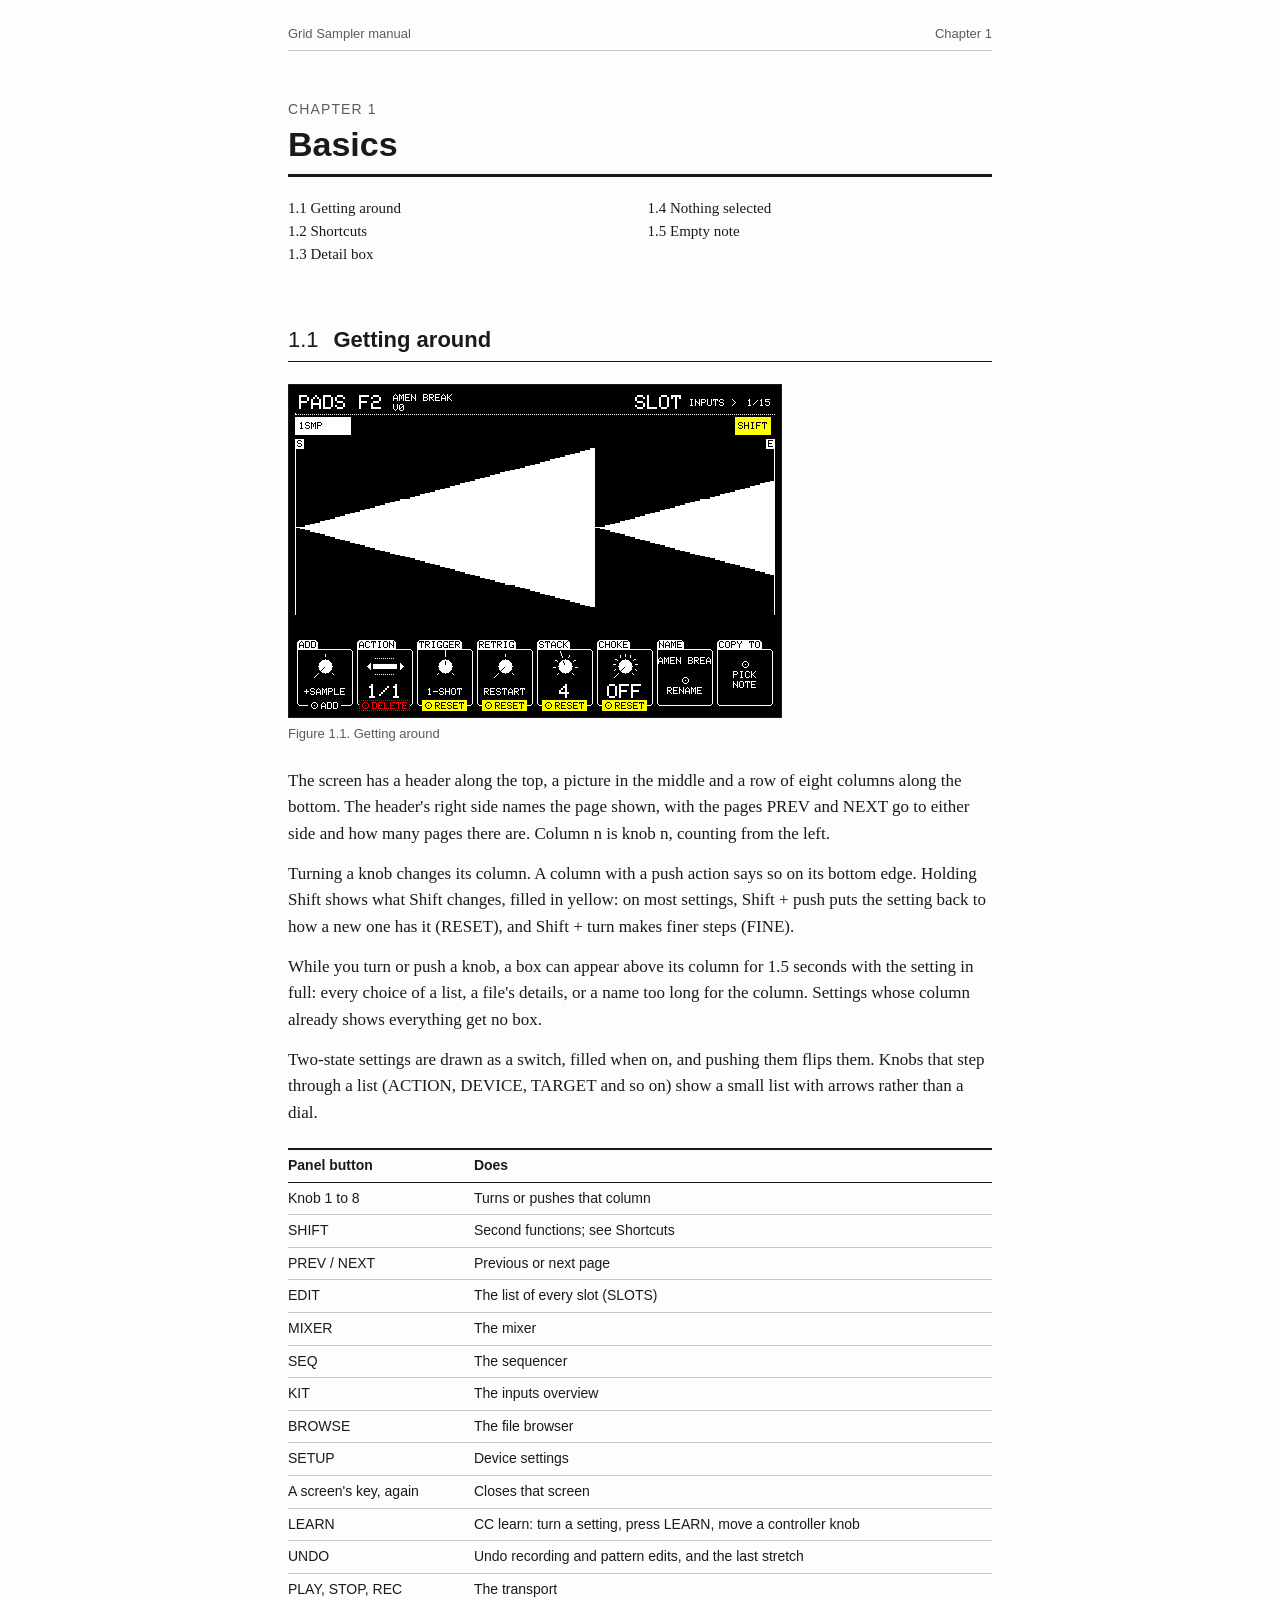
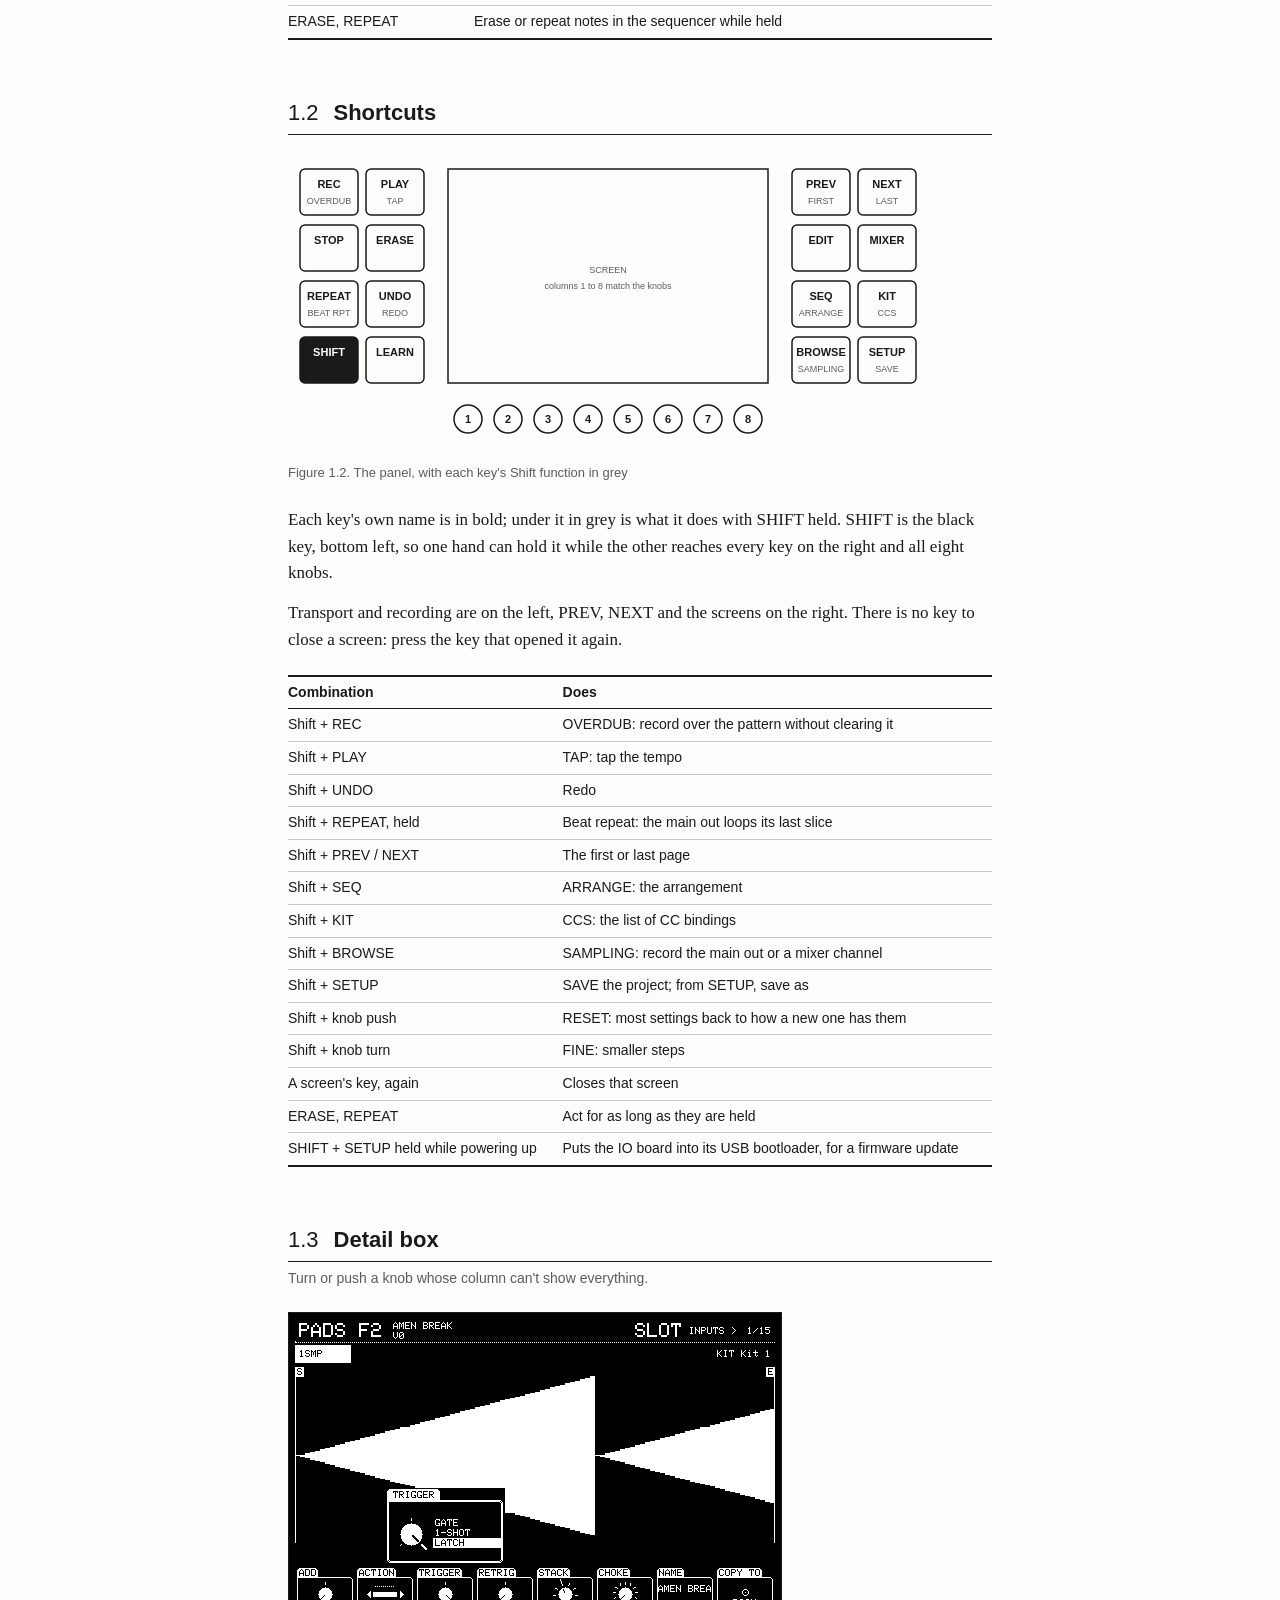
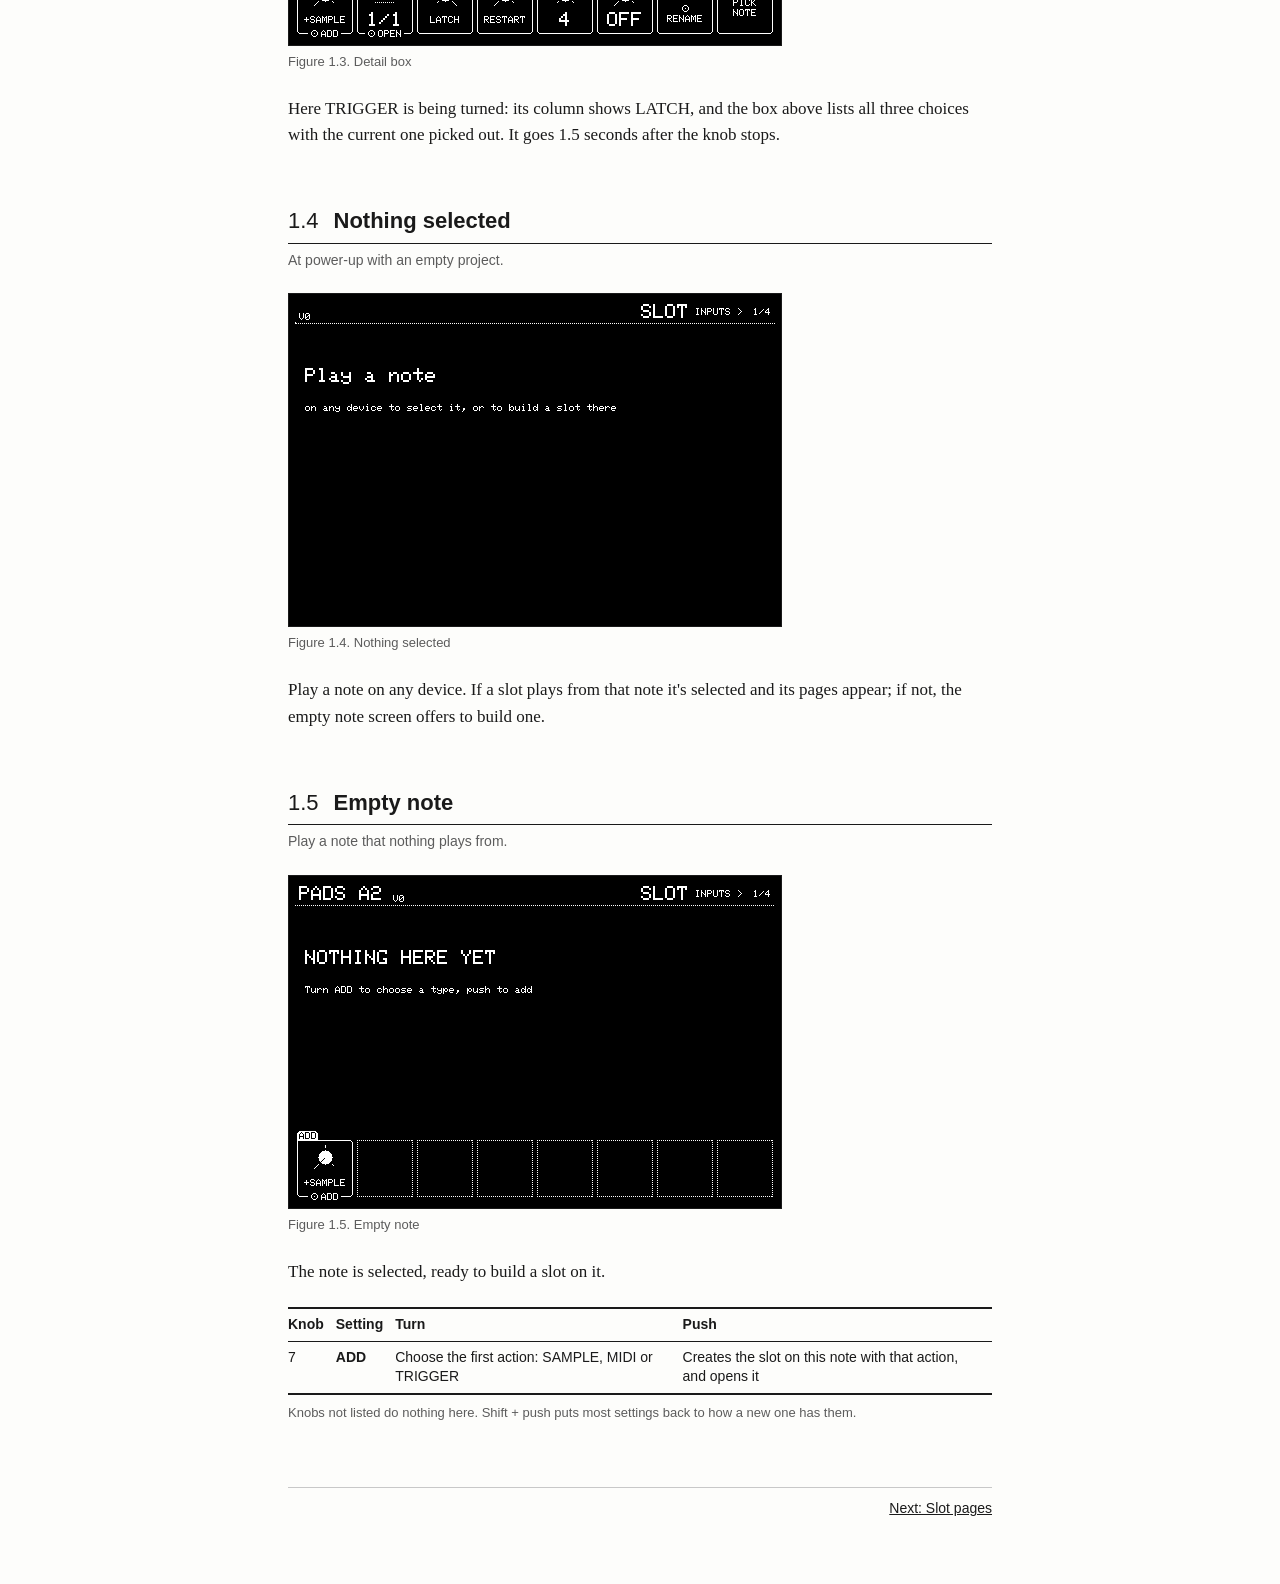
==== commit e0c6e87a: "Add the effects, line in, MIDI in, bus to bus sends, beat repeat and CC settings" ====
--- a/basics.html
+++ b/basics.html
@@ -23,10 +23,10 @@
 </section>
 <section id="shortcuts">
 <h2><span class="num">1.2</span> Shortcuts</h2>
-<figure><svg class="panel" viewBox="0 0 640 300" role="img" aria-label="Figure 1.2. The panel, with each key&#x27;s Shift function in grey"><rect x="12" y="12" width="58" height="46" rx="5" class="key"/><text x="41.0" y="31" class="name">REC</text><text x="41.0" y="47" class="alt">OVERDUB</text><rect x="78" y="12" width="58" height="46" rx="5" class="key"/><text x="107.0" y="31" class="name">PLAY</text><text x="107.0" y="47" class="alt">TAP</text><rect x="12" y="68" width="58" height="46" rx="5" class="key"/><text x="41.0" y="87" class="name">STOP</text><rect x="78" y="68" width="58" height="46" rx="5" class="key"/><text x="107.0" y="87" class="name">ERASE</text><rect x="12" y="124" width="58" height="46" rx="5" class="key"/><text x="41.0" y="143" class="name">REPEAT</text><rect x="78" y="124" width="58" height="46" rx="5" class="key"/><text x="107.0" y="143" class="name">UNDO</text><text x="107.0" y="159" class="alt">REDO</text><rect x="12" y="180" width="58" height="46" rx="5" class="key shift"/><text x="41.0" y="199" class="name inv">SHIFT</text><rect x="78" y="180" width="58" height="46" rx="5" class="key"/><text x="107.0" y="199" class="name">LEARN</text><rect x="504" y="12" width="58" height="46" rx="5" class="key"/><text x="533.0" y="31" class="name">PREV</text><text x="533.0" y="47" class="alt">FIRST</text><rect x="570" y="12" width="58" height="46" rx="5" class="key"/><text x="599.0" y="31" class="name">NEXT</text><text x="599.0" y="47" class="alt">LAST</text><rect x="504" y="68" width="58" height="46" rx="5" class="key"/><text x="533.0" y="87" class="name">EDIT</text><rect x="570" y="68" width="58" height="46" rx="5" class="key"/><text x="599.0" y="87" class="name">MIXER</text><rect x="504" y="124" width="58" height="46" rx="5" class="key"/><text x="533.0" y="143" class="name">SEQ</text><text x="533.0" y="159" class="alt">ARRANGE</text><rect x="570" y="124" width="58" height="46" rx="5" class="key"/><text x="599.0" y="143" class="name">KIT</text><text x="599.0" y="159" class="alt">CCS</text><rect x="504" y="180" width="58" height="46" rx="5" class="key"/><text x="533.0" y="199" class="name">BROWSE</text><text x="533.0" y="215" class="alt">SAMPLING</text><rect x="570" y="180" width="58" height="46" rx="5" class="key"/><text x="599.0" y="199" class="name">SETUP</text><text x="599.0" y="215" class="alt">SAVE</text><rect x="160" y="12" width="320" height="214" class="screen"/><text x="320" y="116" class="alt">SCREEN</text><text x="320" y="132" class="alt">columns 1 to 8 match the knobs</text><circle cx="180" cy="262" r="14" class="knob"/><text x="180" y="266" class="name">1</text><circle cx="220" cy="262" r="14" class="knob"/><text x="220" y="266" class="name">2</text><circle cx="260" cy="262" r="14" class="knob"/><text x="260" y="266" class="name">3</text><circle cx="300" cy="262" r="14" class="knob"/><text x="300" y="266" class="name">4</text><circle cx="340" cy="262" r="14" class="knob"/><text x="340" y="266" class="name">5</text><circle cx="380" cy="262" r="14" class="knob"/><text x="380" y="266" class="name">6</text><circle cx="420" cy="262" r="14" class="knob"/><text x="420" y="266" class="name">7</text><circle cx="460" cy="262" r="14" class="knob"/><text x="460" y="266" class="name">8</text></svg><figcaption>Figure 1.2. The panel, with each key&#x27;s Shift function in grey</figcaption></figure>
+<figure><svg class="panel" viewBox="0 0 640 300" role="img" aria-label="Figure 1.2. The panel, with each key&#x27;s Shift function in grey"><rect x="12" y="12" width="58" height="46" rx="5" class="key"/><text x="41.0" y="31" class="name">REC</text><text x="41.0" y="47" class="alt">OVERDUB</text><rect x="78" y="12" width="58" height="46" rx="5" class="key"/><text x="107.0" y="31" class="name">PLAY</text><text x="107.0" y="47" class="alt">TAP</text><rect x="12" y="68" width="58" height="46" rx="5" class="key"/><text x="41.0" y="87" class="name">STOP</text><rect x="78" y="68" width="58" height="46" rx="5" class="key"/><text x="107.0" y="87" class="name">ERASE</text><rect x="12" y="124" width="58" height="46" rx="5" class="key"/><text x="41.0" y="143" class="name">REPEAT</text><text x="41.0" y="159" class="alt">BEAT RPT</text><rect x="78" y="124" width="58" height="46" rx="5" class="key"/><text x="107.0" y="143" class="name">UNDO</text><text x="107.0" y="159" class="alt">REDO</text><rect x="12" y="180" width="58" height="46" rx="5" class="key shift"/><text x="41.0" y="199" class="name inv">SHIFT</text><rect x="78" y="180" width="58" height="46" rx="5" class="key"/><text x="107.0" y="199" class="name">LEARN</text><rect x="504" y="12" width="58" height="46" rx="5" class="key"/><text x="533.0" y="31" class="name">PREV</text><text x="533.0" y="47" class="alt">FIRST</text><rect x="570" y="12" width="58" height="46" rx="5" class="key"/><text x="599.0" y="31" class="name">NEXT</text><text x="599.0" y="47" class="alt">LAST</text><rect x="504" y="68" width="58" height="46" rx="5" class="key"/><text x="533.0" y="87" class="name">EDIT</text><rect x="570" y="68" width="58" height="46" rx="5" class="key"/><text x="599.0" y="87" class="name">MIXER</text><rect x="504" y="124" width="58" height="46" rx="5" class="key"/><text x="533.0" y="143" class="name">SEQ</text><text x="533.0" y="159" class="alt">ARRANGE</text><rect x="570" y="124" width="58" height="46" rx="5" class="key"/><text x="599.0" y="143" class="name">KIT</text><text x="599.0" y="159" class="alt">CCS</text><rect x="504" y="180" width="58" height="46" rx="5" class="key"/><text x="533.0" y="199" class="name">BROWSE</text><text x="533.0" y="215" class="alt">SAMPLING</text><rect x="570" y="180" width="58" height="46" rx="5" class="key"/><text x="599.0" y="199" class="name">SETUP</text><text x="599.0" y="215" class="alt">SAVE</text><rect x="160" y="12" width="320" height="214" class="screen"/><text x="320" y="116" class="alt">SCREEN</text><text x="320" y="132" class="alt">columns 1 to 8 match the knobs</text><circle cx="180" cy="262" r="14" class="knob"/><text x="180" y="266" class="name">1</text><circle cx="220" cy="262" r="14" class="knob"/><text x="220" y="266" class="name">2</text><circle cx="260" cy="262" r="14" class="knob"/><text x="260" y="266" class="name">3</text><circle cx="300" cy="262" r="14" class="knob"/><text x="300" y="266" class="name">4</text><circle cx="340" cy="262" r="14" class="knob"/><text x="340" y="266" class="name">5</text><circle cx="380" cy="262" r="14" class="knob"/><text x="380" y="266" class="name">6</text><circle cx="420" cy="262" r="14" class="knob"/><text x="420" y="266" class="name">7</text><circle cx="460" cy="262" r="14" class="knob"/><text x="460" y="266" class="name">8</text></svg><figcaption>Figure 1.2. The panel, with each key&#x27;s Shift function in grey</figcaption></figure>
 <p>Each key&#x27;s own name is in bold; under it in grey is what it does with SHIFT held. SHIFT is the black key, bottom left, so one hand can hold it while the other reaches every key on the right and all eight knobs.</p>
 <p>Transport and recording are on the left, PREV, NEXT and the screens on the right. There is no key to close a screen: press the key that opened it again.</p>
-<div class="table"><table class=""><thead><tr><th>Combination</th><th>Does</th></tr></thead><tbody><tr><td>Shift + REC</td><td>OVERDUB: record over the pattern without clearing it</td></tr><tr><td>Shift + PLAY</td><td>TAP: tap the tempo</td></tr><tr><td>Shift + UNDO</td><td>Redo</td></tr><tr><td>Shift + PREV / NEXT</td><td>The first or last page</td></tr><tr><td>Shift + SEQ</td><td>ARRANGE: the arrangement</td></tr><tr><td>Shift + KIT</td><td>CCS: the list of CC bindings</td></tr><tr><td>Shift + BROWSE</td><td>SAMPLING: record the main out or a mixer channel</td></tr><tr><td>Shift + SETUP</td><td>SAVE the project; from SETUP, save as</td></tr><tr><td>Shift + knob push</td><td>RESET: most settings back to how a new one has them</td></tr><tr><td>Shift + knob turn</td><td>FINE: smaller steps</td></tr><tr><td>A screen&#x27;s key, again</td><td>Closes that screen</td></tr><tr><td>ERASE, REPEAT</td><td>Act for as long as they are held</td></tr><tr><td>SHIFT + SETUP held while powering up</td><td>Puts the IO board into its USB bootloader, for a firmware update</td></tr></tbody></table></div>
+<div class="table"><table class=""><thead><tr><th>Combination</th><th>Does</th></tr></thead><tbody><tr><td>Shift + REC</td><td>OVERDUB: record over the pattern without clearing it</td></tr><tr><td>Shift + PLAY</td><td>TAP: tap the tempo</td></tr><tr><td>Shift + UNDO</td><td>Redo</td></tr><tr><td>Shift + REPEAT, held</td><td>Beat repeat: the main out loops its last slice</td></tr><tr><td>Shift + PREV / NEXT</td><td>The first or last page</td></tr><tr><td>Shift + SEQ</td><td>ARRANGE: the arrangement</td></tr><tr><td>Shift + KIT</td><td>CCS: the list of CC bindings</td></tr><tr><td>Shift + BROWSE</td><td>SAMPLING: record the main out or a mixer channel</td></tr><tr><td>Shift + SETUP</td><td>SAVE the project; from SETUP, save as</td></tr><tr><td>Shift + knob push</td><td>RESET: most settings back to how a new one has them</td></tr><tr><td>Shift + knob turn</td><td>FINE: smaller steps</td></tr><tr><td>A screen&#x27;s key, again</td><td>Closes that screen</td></tr><tr><td>ERASE, REPEAT</td><td>Act for as long as they are held</td></tr><tr><td>SHIFT + SETUP held while powering up</td><td>Puts the IO board into its USB bootloader, for a firmware update</td></tr></tbody></table></div>
 </section>
 <section id="detail-box">
 <h2><span class="num">1.3</span> Detail box</h2>
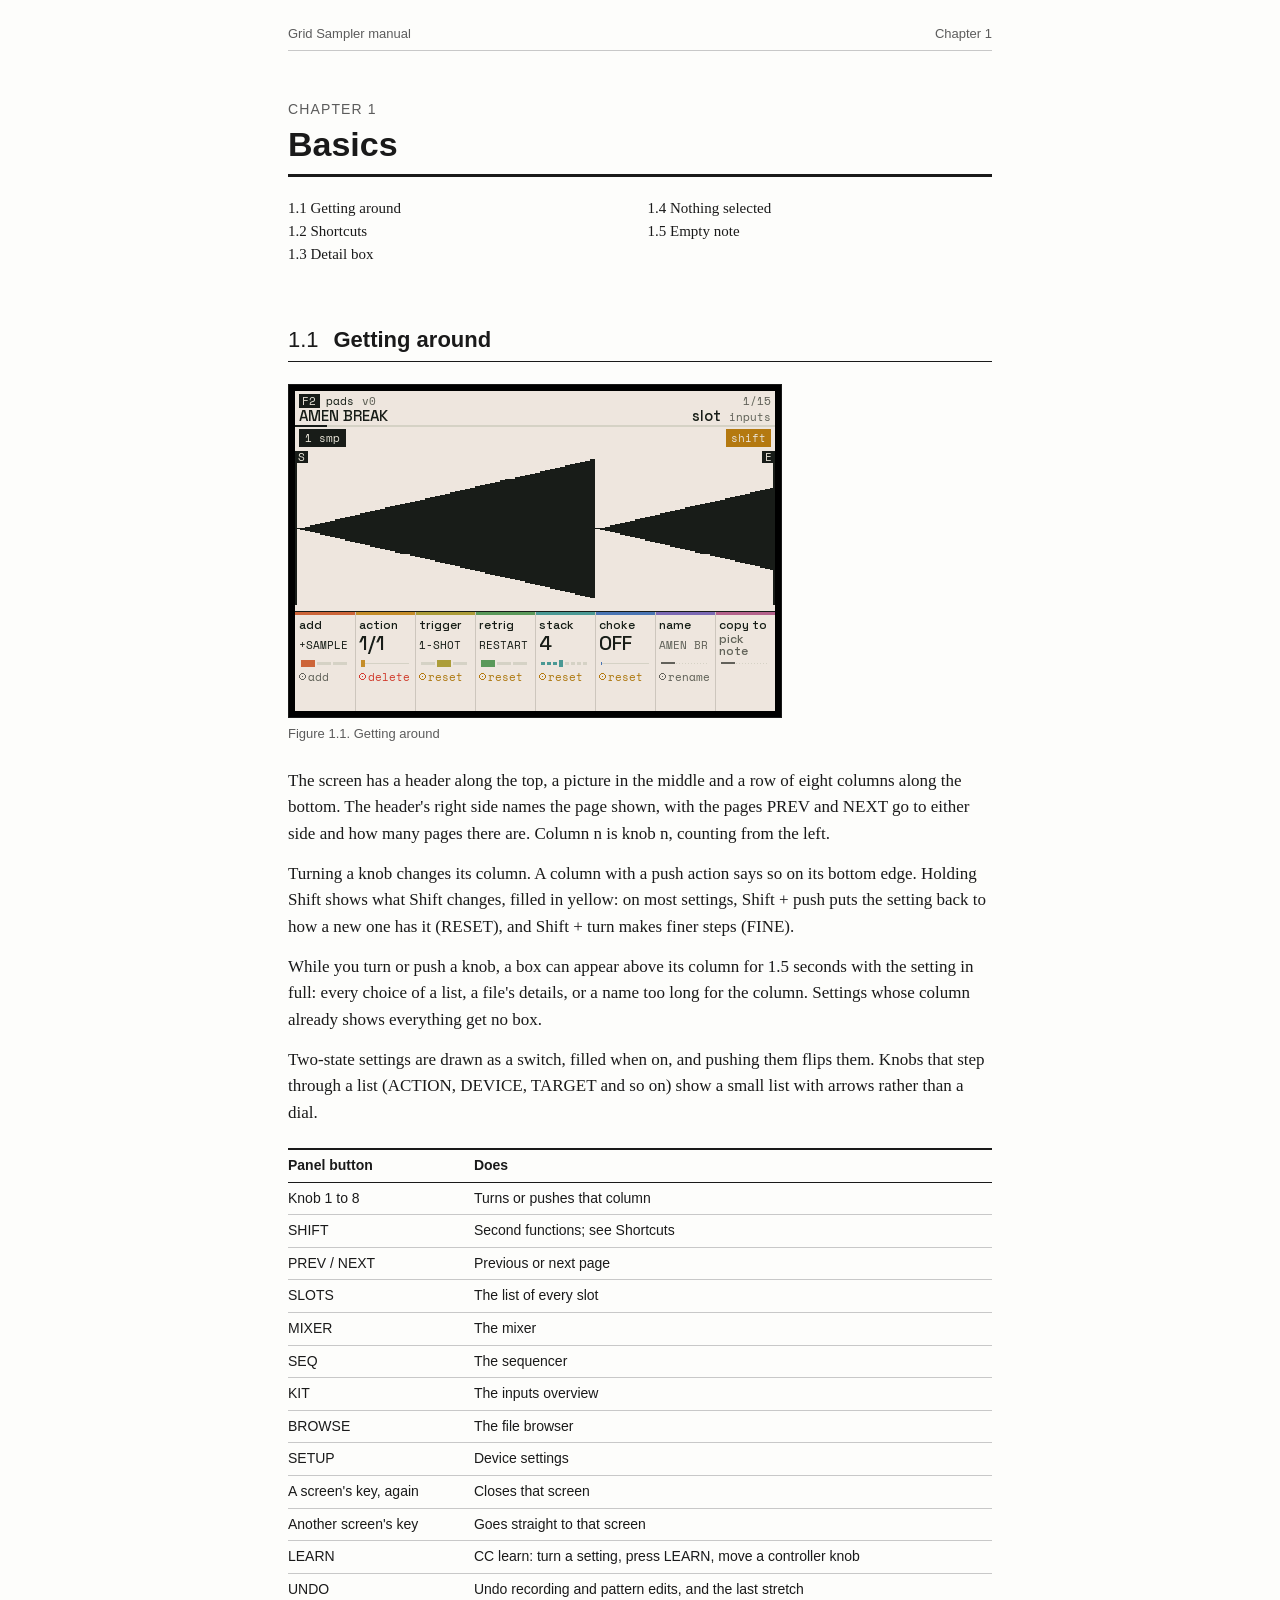
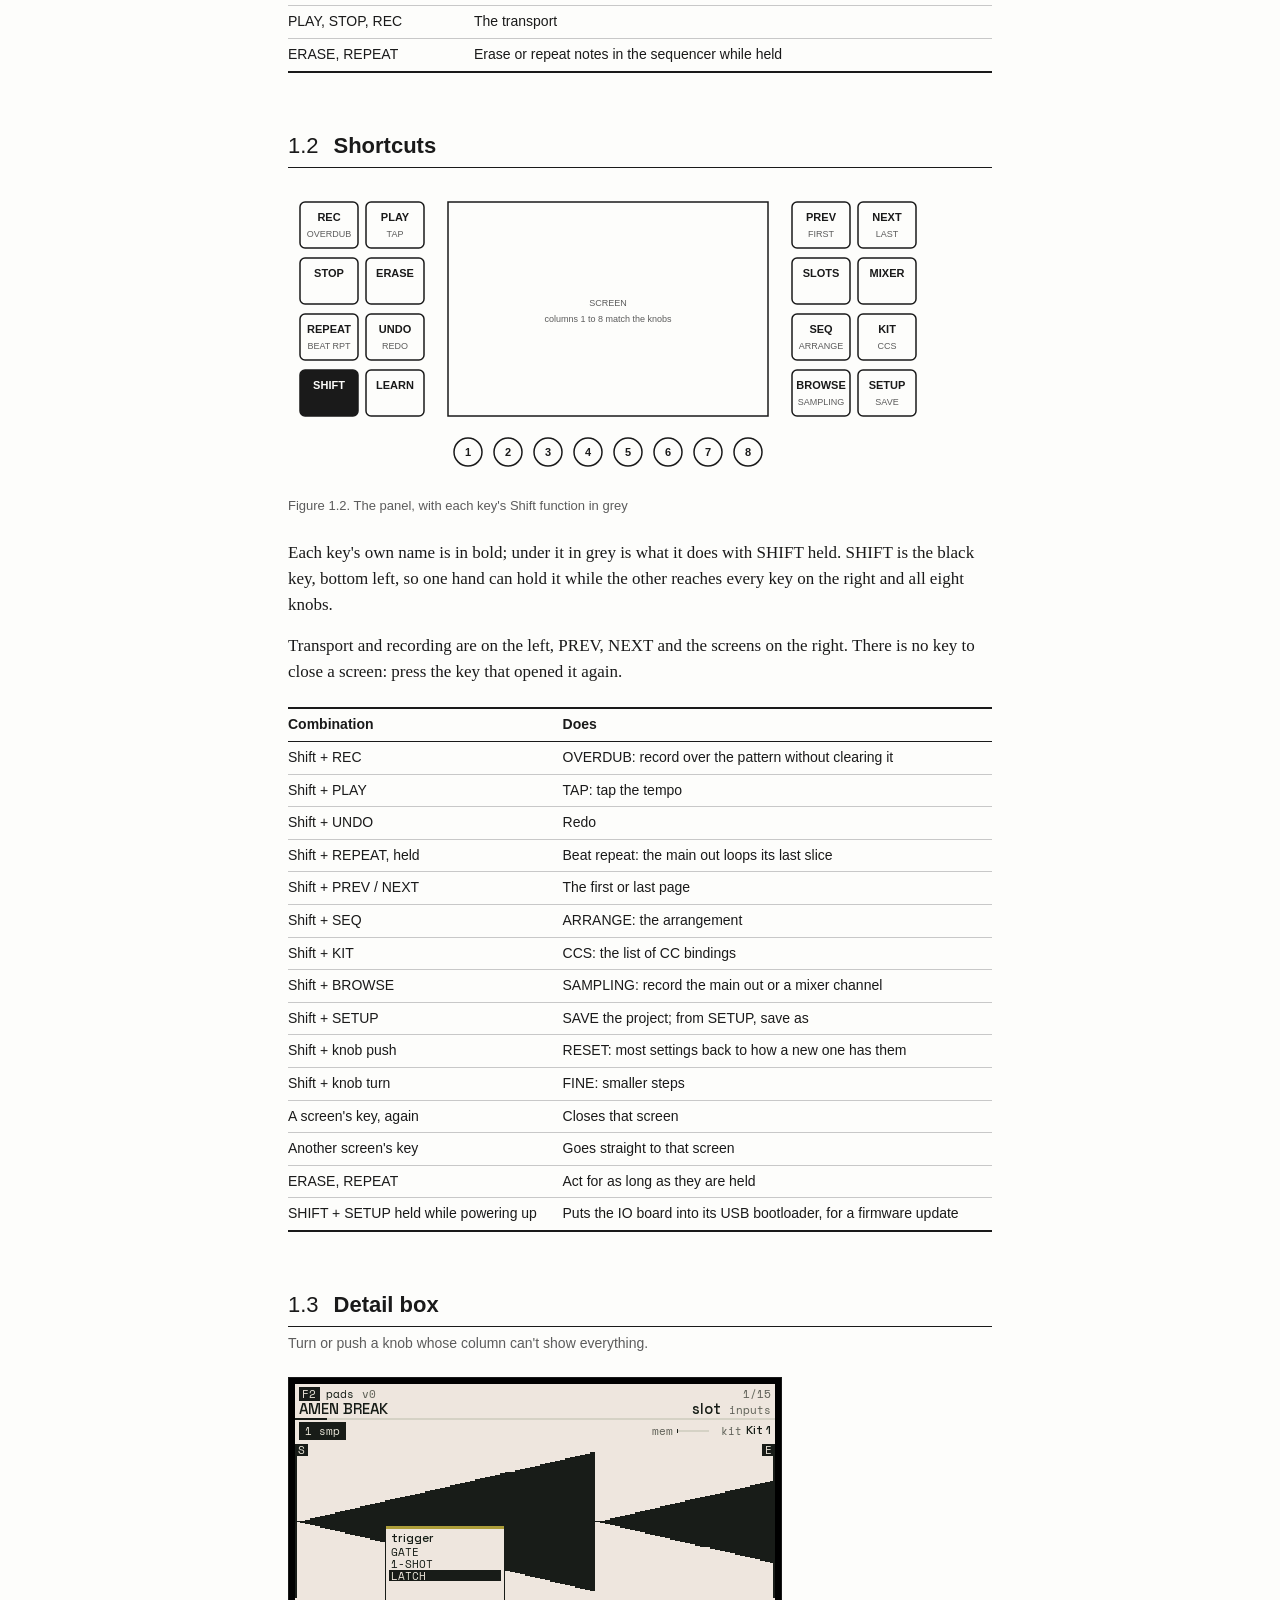
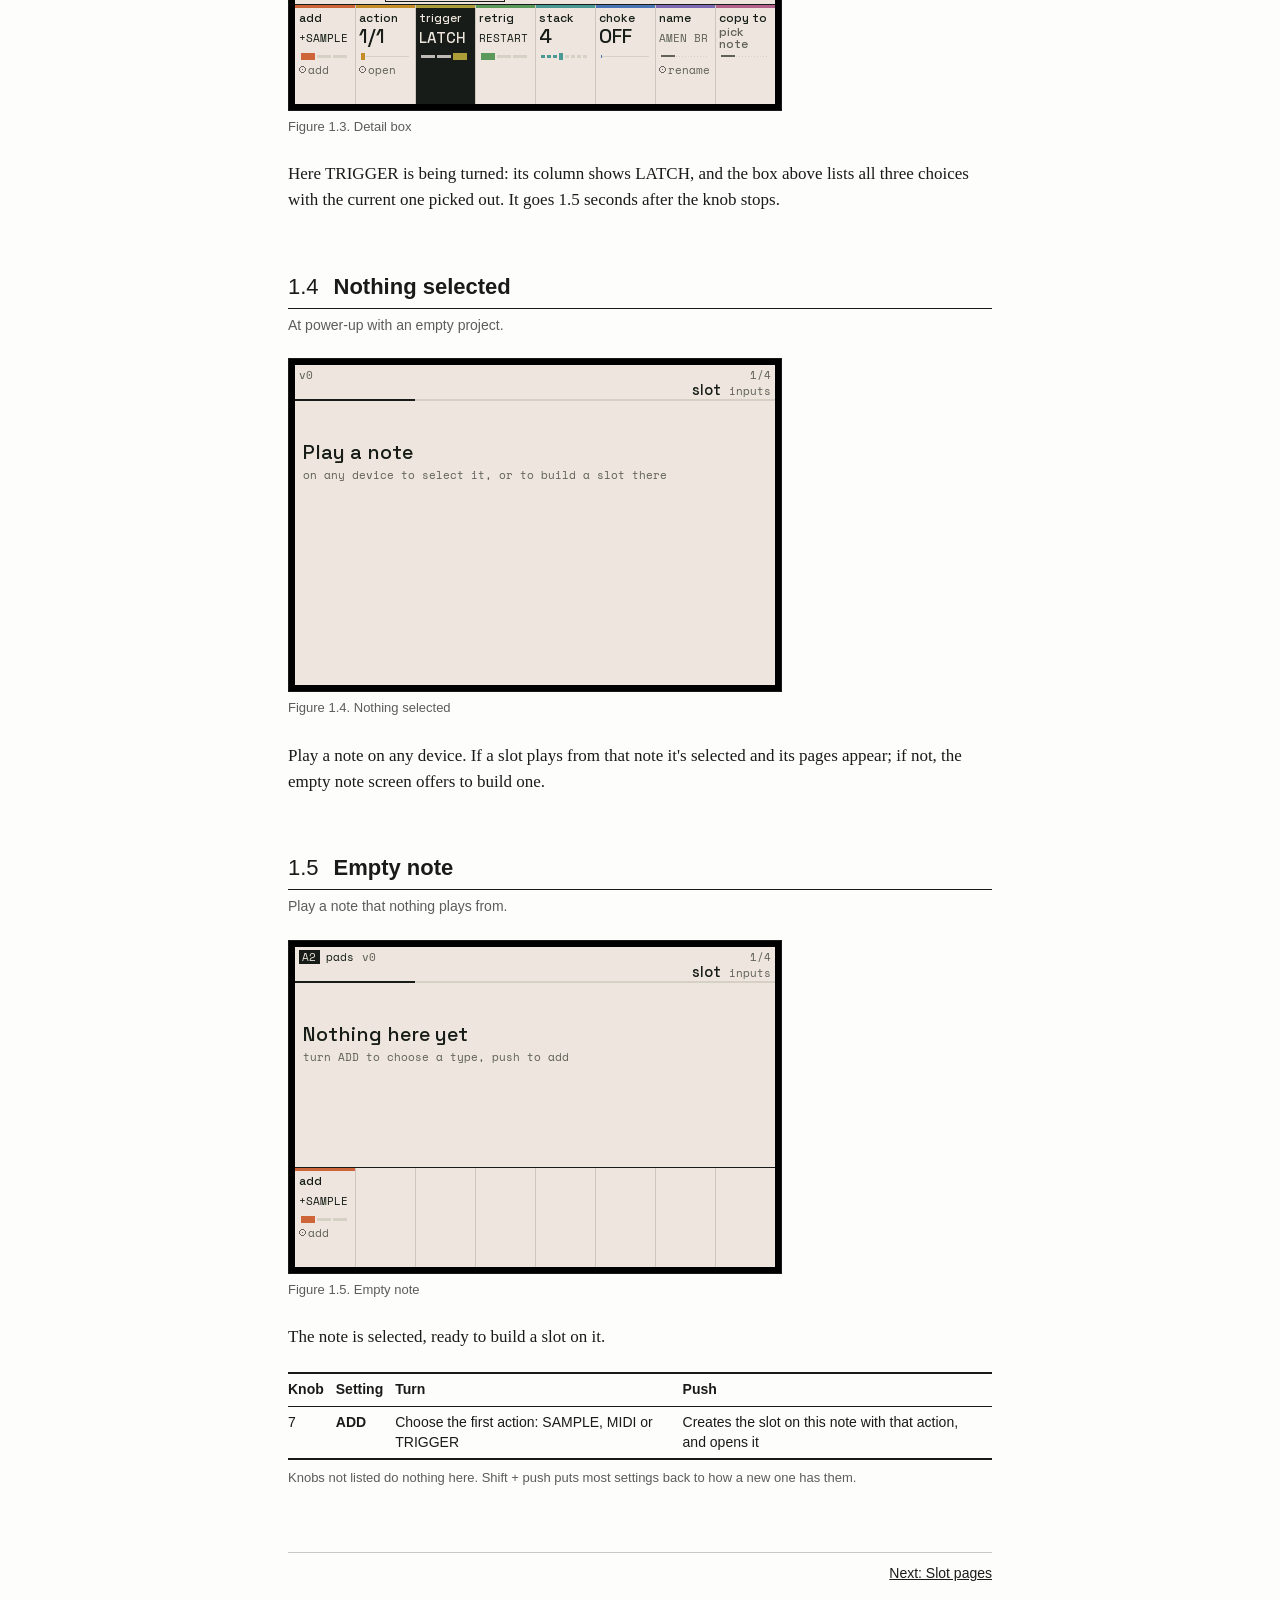
==== commit ff9c6bf2: "Show the new Paper look, the SLOTS key and the latest changes" ====
--- a/basics.html
+++ b/basics.html
@@ -19,14 +19,14 @@
 <p>Turning a knob changes its column. A column with a push action says so on its bottom edge. Holding Shift shows what Shift changes, filled in yellow: on most settings, Shift + push puts the setting back to how a new one has it (RESET), and Shift + turn makes finer steps (FINE).</p>
 <p>While you turn or push a knob, a box can appear above its column for 1.5 seconds with the setting in full: every choice of a list, a file&#x27;s details, or a name too long for the column. Settings whose column already shows everything get no box.</p>
 <p>Two-state settings are drawn as a switch, filled when on, and pushing them flips them. Knobs that step through a list (ACTION, DEVICE, TARGET and so on) show a small list with arrows rather than a dial.</p>
-<div class="table"><table class=""><thead><tr><th>Panel button</th><th>Does</th></tr></thead><tbody><tr><td>Knob 1 to 8</td><td>Turns or pushes that column</td></tr><tr><td>SHIFT</td><td>Second functions; see Shortcuts</td></tr><tr><td>PREV / NEXT</td><td>Previous or next page</td></tr><tr><td>EDIT</td><td>The list of every slot (SLOTS)</td></tr><tr><td>MIXER</td><td>The mixer</td></tr><tr><td>SEQ</td><td>The sequencer</td></tr><tr><td>KIT</td><td>The inputs overview</td></tr><tr><td>BROWSE</td><td>The file browser</td></tr><tr><td>SETUP</td><td>Device settings</td></tr><tr><td>A screen&#x27;s key, again</td><td>Closes that screen</td></tr><tr><td>LEARN</td><td>CC learn: turn a setting, press LEARN, move a controller knob</td></tr><tr><td>UNDO</td><td>Undo recording and pattern edits, and the last stretch</td></tr><tr><td>PLAY, STOP, REC</td><td>The transport</td></tr><tr><td>ERASE, REPEAT</td><td>Erase or repeat notes in the sequencer while held</td></tr></tbody></table></div>
+<div class="table"><table class=""><thead><tr><th>Panel button</th><th>Does</th></tr></thead><tbody><tr><td>Knob 1 to 8</td><td>Turns or pushes that column</td></tr><tr><td>SHIFT</td><td>Second functions; see Shortcuts</td></tr><tr><td>PREV / NEXT</td><td>Previous or next page</td></tr><tr><td>SLOTS</td><td>The list of every slot</td></tr><tr><td>MIXER</td><td>The mixer</td></tr><tr><td>SEQ</td><td>The sequencer</td></tr><tr><td>KIT</td><td>The inputs overview</td></tr><tr><td>BROWSE</td><td>The file browser</td></tr><tr><td>SETUP</td><td>Device settings</td></tr><tr><td>A screen&#x27;s key, again</td><td>Closes that screen</td></tr><tr><td>Another screen&#x27;s key</td><td>Goes straight to that screen</td></tr><tr><td>LEARN</td><td>CC learn: turn a setting, press LEARN, move a controller knob</td></tr><tr><td>UNDO</td><td>Undo recording and pattern edits, and the last stretch</td></tr><tr><td>PLAY, STOP, REC</td><td>The transport</td></tr><tr><td>ERASE, REPEAT</td><td>Erase or repeat notes in the sequencer while held</td></tr></tbody></table></div>
 </section>
 <section id="shortcuts">
 <h2><span class="num">1.2</span> Shortcuts</h2>
-<figure><svg class="panel" viewBox="0 0 640 300" role="img" aria-label="Figure 1.2. The panel, with each key&#x27;s Shift function in grey"><rect x="12" y="12" width="58" height="46" rx="5" class="key"/><text x="41.0" y="31" class="name">REC</text><text x="41.0" y="47" class="alt">OVERDUB</text><rect x="78" y="12" width="58" height="46" rx="5" class="key"/><text x="107.0" y="31" class="name">PLAY</text><text x="107.0" y="47" class="alt">TAP</text><rect x="12" y="68" width="58" height="46" rx="5" class="key"/><text x="41.0" y="87" class="name">STOP</text><rect x="78" y="68" width="58" height="46" rx="5" class="key"/><text x="107.0" y="87" class="name">ERASE</text><rect x="12" y="124" width="58" height="46" rx="5" class="key"/><text x="41.0" y="143" class="name">REPEAT</text><text x="41.0" y="159" class="alt">BEAT RPT</text><rect x="78" y="124" width="58" height="46" rx="5" class="key"/><text x="107.0" y="143" class="name">UNDO</text><text x="107.0" y="159" class="alt">REDO</text><rect x="12" y="180" width="58" height="46" rx="5" class="key shift"/><text x="41.0" y="199" class="name inv">SHIFT</text><rect x="78" y="180" width="58" height="46" rx="5" class="key"/><text x="107.0" y="199" class="name">LEARN</text><rect x="504" y="12" width="58" height="46" rx="5" class="key"/><text x="533.0" y="31" class="name">PREV</text><text x="533.0" y="47" class="alt">FIRST</text><rect x="570" y="12" width="58" height="46" rx="5" class="key"/><text x="599.0" y="31" class="name">NEXT</text><text x="599.0" y="47" class="alt">LAST</text><rect x="504" y="68" width="58" height="46" rx="5" class="key"/><text x="533.0" y="87" class="name">EDIT</text><rect x="570" y="68" width="58" height="46" rx="5" class="key"/><text x="599.0" y="87" class="name">MIXER</text><rect x="504" y="124" width="58" height="46" rx="5" class="key"/><text x="533.0" y="143" class="name">SEQ</text><text x="533.0" y="159" class="alt">ARRANGE</text><rect x="570" y="124" width="58" height="46" rx="5" class="key"/><text x="599.0" y="143" class="name">KIT</text><text x="599.0" y="159" class="alt">CCS</text><rect x="504" y="180" width="58" height="46" rx="5" class="key"/><text x="533.0" y="199" class="name">BROWSE</text><text x="533.0" y="215" class="alt">SAMPLING</text><rect x="570" y="180" width="58" height="46" rx="5" class="key"/><text x="599.0" y="199" class="name">SETUP</text><text x="599.0" y="215" class="alt">SAVE</text><rect x="160" y="12" width="320" height="214" class="screen"/><text x="320" y="116" class="alt">SCREEN</text><text x="320" y="132" class="alt">columns 1 to 8 match the knobs</text><circle cx="180" cy="262" r="14" class="knob"/><text x="180" y="266" class="name">1</text><circle cx="220" cy="262" r="14" class="knob"/><text x="220" y="266" class="name">2</text><circle cx="260" cy="262" r="14" class="knob"/><text x="260" y="266" class="name">3</text><circle cx="300" cy="262" r="14" class="knob"/><text x="300" y="266" class="name">4</text><circle cx="340" cy="262" r="14" class="knob"/><text x="340" y="266" class="name">5</text><circle cx="380" cy="262" r="14" class="knob"/><text x="380" y="266" class="name">6</text><circle cx="420" cy="262" r="14" class="knob"/><text x="420" y="266" class="name">7</text><circle cx="460" cy="262" r="14" class="knob"/><text x="460" y="266" class="name">8</text></svg><figcaption>Figure 1.2. The panel, with each key&#x27;s Shift function in grey</figcaption></figure>
+<figure><svg class="panel" viewBox="0 0 640 300" role="img" aria-label="Figure 1.2. The panel, with each key&#x27;s Shift function in grey"><rect x="12" y="12" width="58" height="46" rx="5" class="key"/><text x="41.0" y="31" class="name">REC</text><text x="41.0" y="47" class="alt">OVERDUB</text><rect x="78" y="12" width="58" height="46" rx="5" class="key"/><text x="107.0" y="31" class="name">PLAY</text><text x="107.0" y="47" class="alt">TAP</text><rect x="12" y="68" width="58" height="46" rx="5" class="key"/><text x="41.0" y="87" class="name">STOP</text><rect x="78" y="68" width="58" height="46" rx="5" class="key"/><text x="107.0" y="87" class="name">ERASE</text><rect x="12" y="124" width="58" height="46" rx="5" class="key"/><text x="41.0" y="143" class="name">REPEAT</text><text x="41.0" y="159" class="alt">BEAT RPT</text><rect x="78" y="124" width="58" height="46" rx="5" class="key"/><text x="107.0" y="143" class="name">UNDO</text><text x="107.0" y="159" class="alt">REDO</text><rect x="12" y="180" width="58" height="46" rx="5" class="key shift"/><text x="41.0" y="199" class="name inv">SHIFT</text><rect x="78" y="180" width="58" height="46" rx="5" class="key"/><text x="107.0" y="199" class="name">LEARN</text><rect x="504" y="12" width="58" height="46" rx="5" class="key"/><text x="533.0" y="31" class="name">PREV</text><text x="533.0" y="47" class="alt">FIRST</text><rect x="570" y="12" width="58" height="46" rx="5" class="key"/><text x="599.0" y="31" class="name">NEXT</text><text x="599.0" y="47" class="alt">LAST</text><rect x="504" y="68" width="58" height="46" rx="5" class="key"/><text x="533.0" y="87" class="name">SLOTS</text><rect x="570" y="68" width="58" height="46" rx="5" class="key"/><text x="599.0" y="87" class="name">MIXER</text><rect x="504" y="124" width="58" height="46" rx="5" class="key"/><text x="533.0" y="143" class="name">SEQ</text><text x="533.0" y="159" class="alt">ARRANGE</text><rect x="570" y="124" width="58" height="46" rx="5" class="key"/><text x="599.0" y="143" class="name">KIT</text><text x="599.0" y="159" class="alt">CCS</text><rect x="504" y="180" width="58" height="46" rx="5" class="key"/><text x="533.0" y="199" class="name">BROWSE</text><text x="533.0" y="215" class="alt">SAMPLING</text><rect x="570" y="180" width="58" height="46" rx="5" class="key"/><text x="599.0" y="199" class="name">SETUP</text><text x="599.0" y="215" class="alt">SAVE</text><rect x="160" y="12" width="320" height="214" class="screen"/><text x="320" y="116" class="alt">SCREEN</text><text x="320" y="132" class="alt">columns 1 to 8 match the knobs</text><circle cx="180" cy="262" r="14" class="knob"/><text x="180" y="266" class="name">1</text><circle cx="220" cy="262" r="14" class="knob"/><text x="220" y="266" class="name">2</text><circle cx="260" cy="262" r="14" class="knob"/><text x="260" y="266" class="name">3</text><circle cx="300" cy="262" r="14" class="knob"/><text x="300" y="266" class="name">4</text><circle cx="340" cy="262" r="14" class="knob"/><text x="340" y="266" class="name">5</text><circle cx="380" cy="262" r="14" class="knob"/><text x="380" y="266" class="name">6</text><circle cx="420" cy="262" r="14" class="knob"/><text x="420" y="266" class="name">7</text><circle cx="460" cy="262" r="14" class="knob"/><text x="460" y="266" class="name">8</text></svg><figcaption>Figure 1.2. The panel, with each key&#x27;s Shift function in grey</figcaption></figure>
 <p>Each key&#x27;s own name is in bold; under it in grey is what it does with SHIFT held. SHIFT is the black key, bottom left, so one hand can hold it while the other reaches every key on the right and all eight knobs.</p>
 <p>Transport and recording are on the left, PREV, NEXT and the screens on the right. There is no key to close a screen: press the key that opened it again.</p>
-<div class="table"><table class=""><thead><tr><th>Combination</th><th>Does</th></tr></thead><tbody><tr><td>Shift + REC</td><td>OVERDUB: record over the pattern without clearing it</td></tr><tr><td>Shift + PLAY</td><td>TAP: tap the tempo</td></tr><tr><td>Shift + UNDO</td><td>Redo</td></tr><tr><td>Shift + REPEAT, held</td><td>Beat repeat: the main out loops its last slice</td></tr><tr><td>Shift + PREV / NEXT</td><td>The first or last page</td></tr><tr><td>Shift + SEQ</td><td>ARRANGE: the arrangement</td></tr><tr><td>Shift + KIT</td><td>CCS: the list of CC bindings</td></tr><tr><td>Shift + BROWSE</td><td>SAMPLING: record the main out or a mixer channel</td></tr><tr><td>Shift + SETUP</td><td>SAVE the project; from SETUP, save as</td></tr><tr><td>Shift + knob push</td><td>RESET: most settings back to how a new one has them</td></tr><tr><td>Shift + knob turn</td><td>FINE: smaller steps</td></tr><tr><td>A screen&#x27;s key, again</td><td>Closes that screen</td></tr><tr><td>ERASE, REPEAT</td><td>Act for as long as they are held</td></tr><tr><td>SHIFT + SETUP held while powering up</td><td>Puts the IO board into its USB bootloader, for a firmware update</td></tr></tbody></table></div>
+<div class="table"><table class=""><thead><tr><th>Combination</th><th>Does</th></tr></thead><tbody><tr><td>Shift + REC</td><td>OVERDUB: record over the pattern without clearing it</td></tr><tr><td>Shift + PLAY</td><td>TAP: tap the tempo</td></tr><tr><td>Shift + UNDO</td><td>Redo</td></tr><tr><td>Shift + REPEAT, held</td><td>Beat repeat: the main out loops its last slice</td></tr><tr><td>Shift + PREV / NEXT</td><td>The first or last page</td></tr><tr><td>Shift + SEQ</td><td>ARRANGE: the arrangement</td></tr><tr><td>Shift + KIT</td><td>CCS: the list of CC bindings</td></tr><tr><td>Shift + BROWSE</td><td>SAMPLING: record the main out or a mixer channel</td></tr><tr><td>Shift + SETUP</td><td>SAVE the project; from SETUP, save as</td></tr><tr><td>Shift + knob push</td><td>RESET: most settings back to how a new one has them</td></tr><tr><td>Shift + knob turn</td><td>FINE: smaller steps</td></tr><tr><td>A screen&#x27;s key, again</td><td>Closes that screen</td></tr><tr><td>Another screen&#x27;s key</td><td>Goes straight to that screen</td></tr><tr><td>ERASE, REPEAT</td><td>Act for as long as they are held</td></tr><tr><td>SHIFT + SETUP held while powering up</td><td>Puts the IO board into its USB bootloader, for a firmware update</td></tr></tbody></table></div>
 </section>
 <section id="detail-box">
 <h2><span class="num">1.3</span> Detail box</h2>
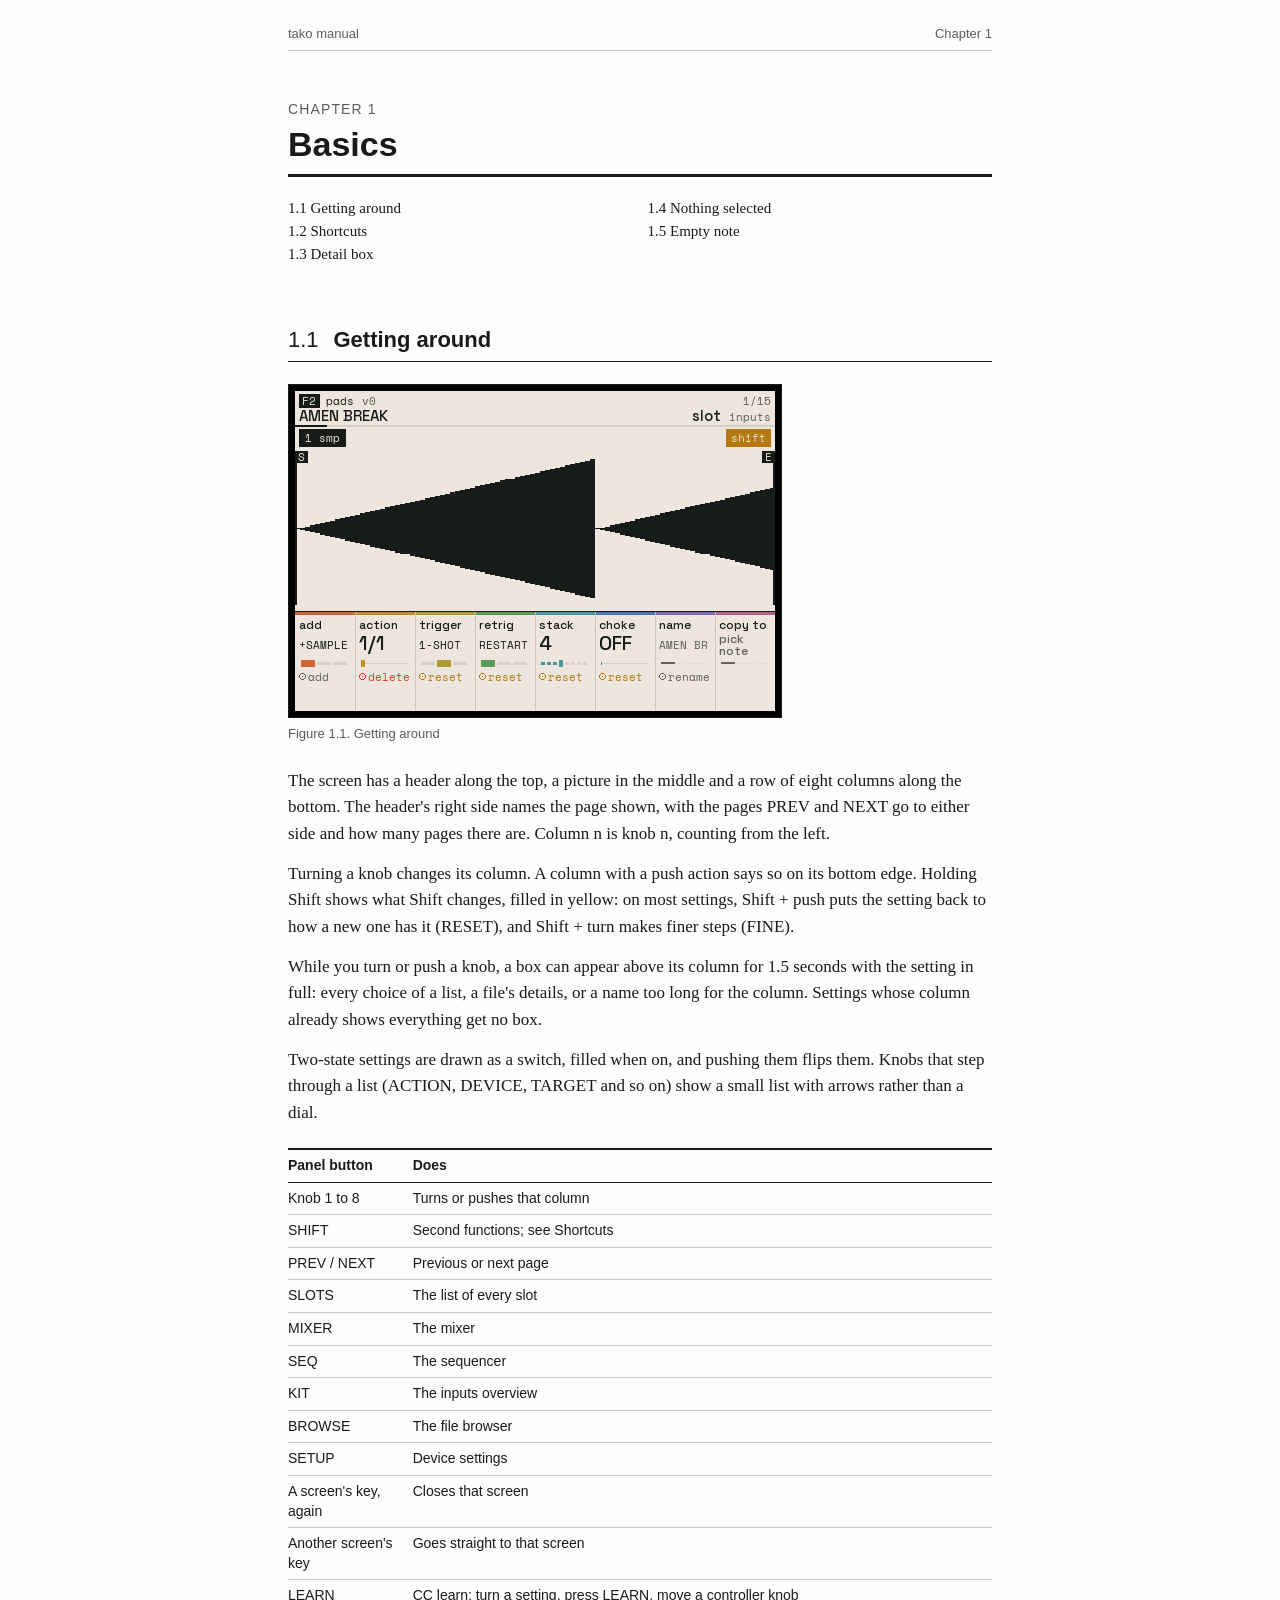
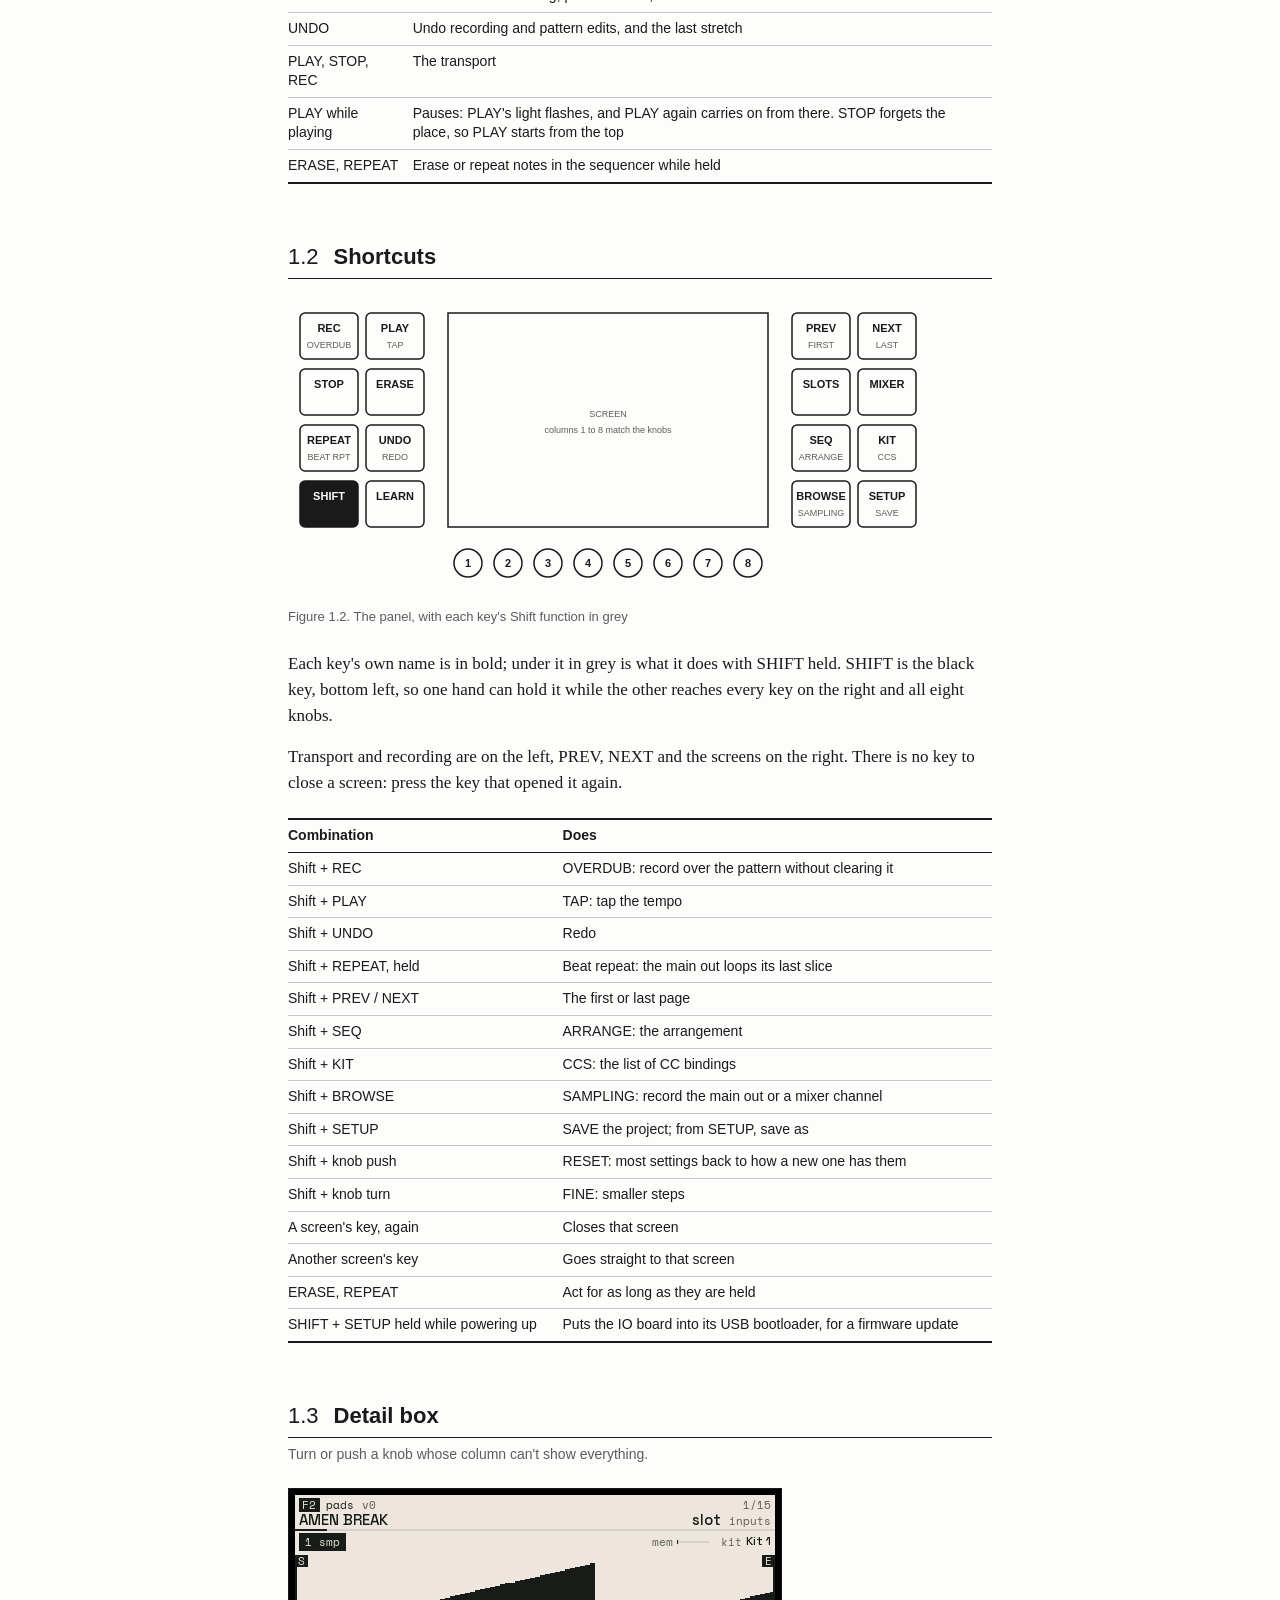
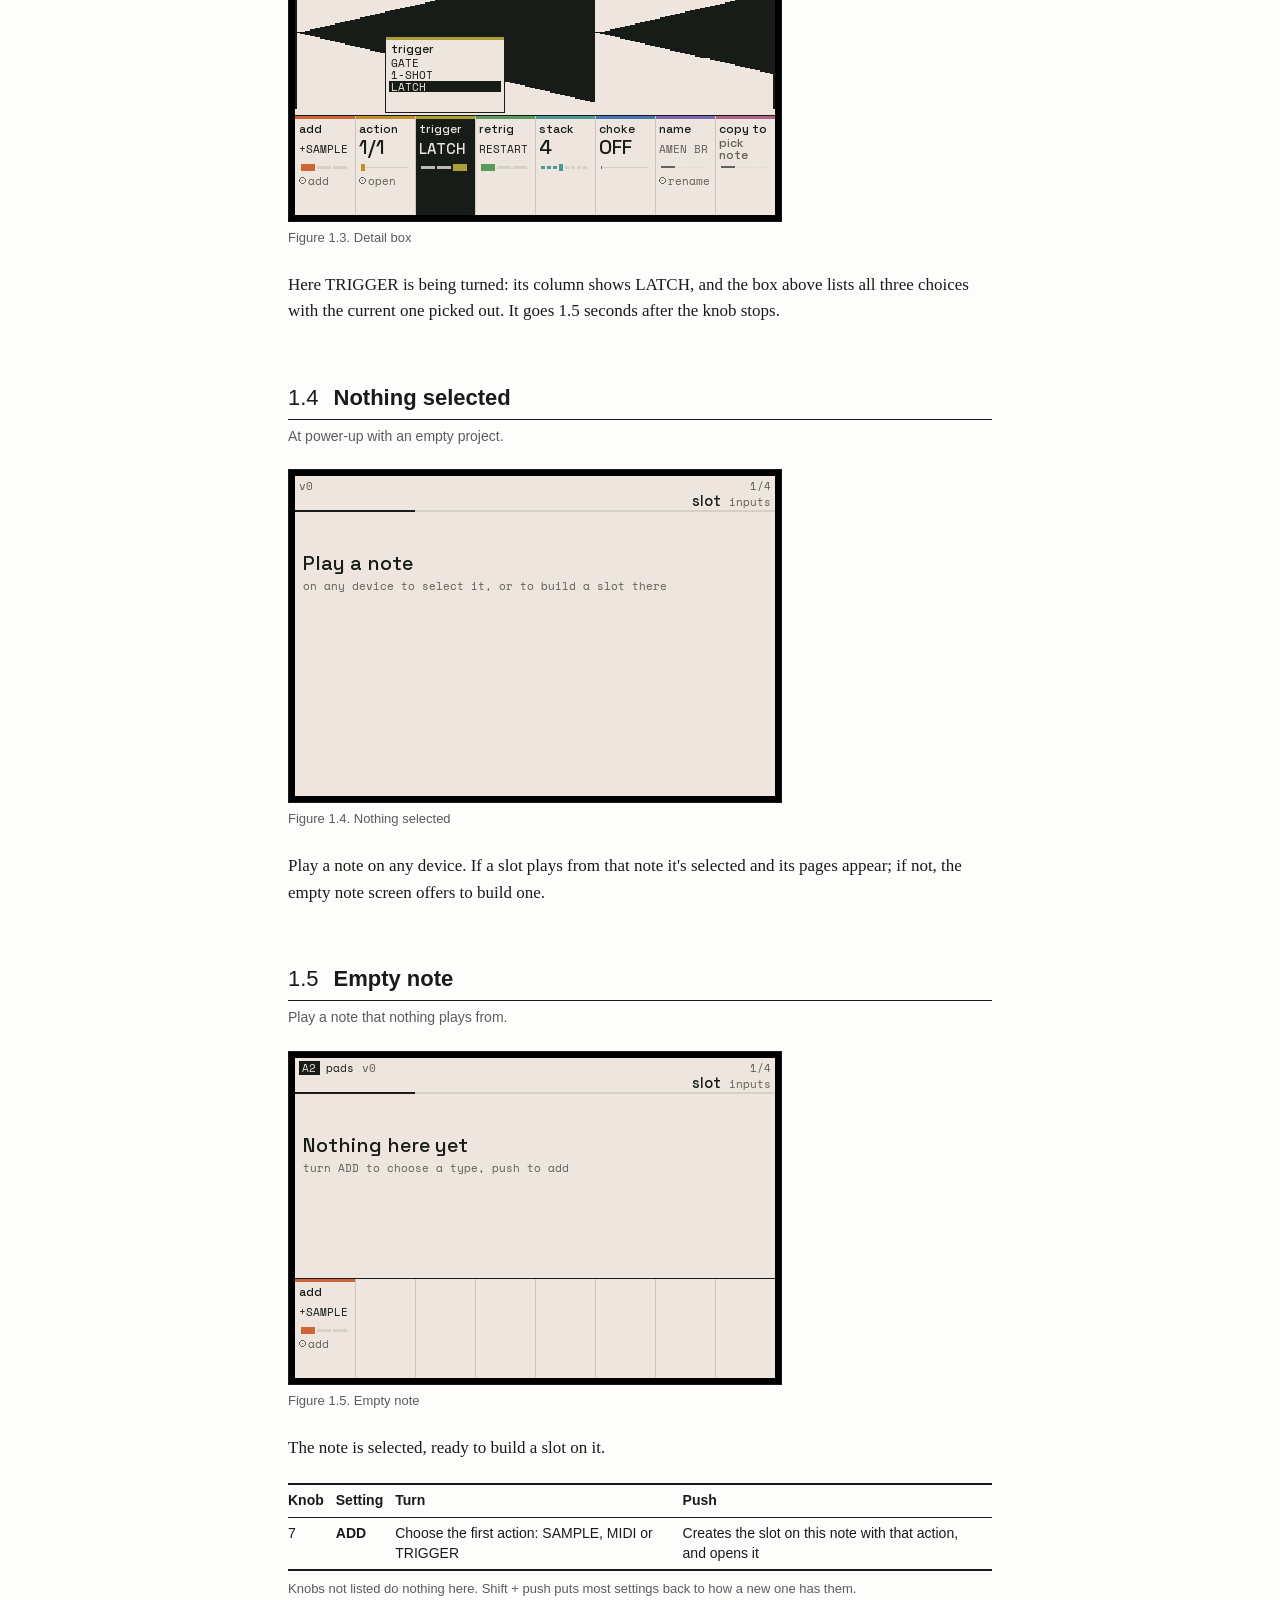
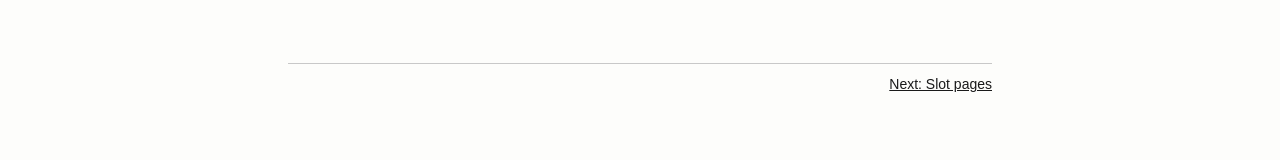
==== commit 63146004: "Rename to tako with the logo on the front page, add song export, pause and reset" ====
--- a/basics.html
+++ b/basics.html
@@ -3,11 +3,11 @@
 <head>
 <meta charset="utf-8">
 <meta name="viewport" content="width=device-width, initial-scale=1">
-<title>1. Basics - Grid Sampler manual</title>
+<title>1. Basics - tako manual</title>
 <link rel="stylesheet" href="manual.css">
 </head>
 <body>
-<header class="running"><a href="index.html">Grid Sampler manual</a><span>Chapter 1</span></header>
+<header class="running"><a href="index.html">tako manual</a><span>Chapter 1</span></header>
 <main>
 <p class="chapter-no">Chapter 1</p>
 <h1>Basics</h1>
@@ -19,7 +19,7 @@
 <p>Turning a knob changes its column. A column with a push action says so on its bottom edge. Holding Shift shows what Shift changes, filled in yellow: on most settings, Shift + push puts the setting back to how a new one has it (RESET), and Shift + turn makes finer steps (FINE).</p>
 <p>While you turn or push a knob, a box can appear above its column for 1.5 seconds with the setting in full: every choice of a list, a file&#x27;s details, or a name too long for the column. Settings whose column already shows everything get no box.</p>
 <p>Two-state settings are drawn as a switch, filled when on, and pushing them flips them. Knobs that step through a list (ACTION, DEVICE, TARGET and so on) show a small list with arrows rather than a dial.</p>
-<div class="table"><table class=""><thead><tr><th>Panel button</th><th>Does</th></tr></thead><tbody><tr><td>Knob 1 to 8</td><td>Turns or pushes that column</td></tr><tr><td>SHIFT</td><td>Second functions; see Shortcuts</td></tr><tr><td>PREV / NEXT</td><td>Previous or next page</td></tr><tr><td>SLOTS</td><td>The list of every slot</td></tr><tr><td>MIXER</td><td>The mixer</td></tr><tr><td>SEQ</td><td>The sequencer</td></tr><tr><td>KIT</td><td>The inputs overview</td></tr><tr><td>BROWSE</td><td>The file browser</td></tr><tr><td>SETUP</td><td>Device settings</td></tr><tr><td>A screen&#x27;s key, again</td><td>Closes that screen</td></tr><tr><td>Another screen&#x27;s key</td><td>Goes straight to that screen</td></tr><tr><td>LEARN</td><td>CC learn: turn a setting, press LEARN, move a controller knob</td></tr><tr><td>UNDO</td><td>Undo recording and pattern edits, and the last stretch</td></tr><tr><td>PLAY, STOP, REC</td><td>The transport</td></tr><tr><td>ERASE, REPEAT</td><td>Erase or repeat notes in the sequencer while held</td></tr></tbody></table></div>
+<div class="table"><table class=""><thead><tr><th>Panel button</th><th>Does</th></tr></thead><tbody><tr><td>Knob 1 to 8</td><td>Turns or pushes that column</td></tr><tr><td>SHIFT</td><td>Second functions; see Shortcuts</td></tr><tr><td>PREV / NEXT</td><td>Previous or next page</td></tr><tr><td>SLOTS</td><td>The list of every slot</td></tr><tr><td>MIXER</td><td>The mixer</td></tr><tr><td>SEQ</td><td>The sequencer</td></tr><tr><td>KIT</td><td>The inputs overview</td></tr><tr><td>BROWSE</td><td>The file browser</td></tr><tr><td>SETUP</td><td>Device settings</td></tr><tr><td>A screen&#x27;s key, again</td><td>Closes that screen</td></tr><tr><td>Another screen&#x27;s key</td><td>Goes straight to that screen</td></tr><tr><td>LEARN</td><td>CC learn: turn a setting, press LEARN, move a controller knob</td></tr><tr><td>UNDO</td><td>Undo recording and pattern edits, and the last stretch</td></tr><tr><td>PLAY, STOP, REC</td><td>The transport</td></tr><tr><td>PLAY while playing</td><td>Pauses: PLAY&#x27;s light flashes, and PLAY again carries on from there. STOP forgets the place, so PLAY starts from the top</td></tr><tr><td>ERASE, REPEAT</td><td>Erase or repeat notes in the sequencer while held</td></tr></tbody></table></div>
 </section>
 <section id="shortcuts">
 <h2><span class="num">1.2</span> Shortcuts</h2>
--- a/manual.css
+++ b/manual.css
@@ -127,3 +127,5 @@
   section { break-inside: avoid-page; }
   a { text-decoration: none; }
 }
+
+.title-page h1 svg.logo { height: 110px; width: auto; display: block; }
